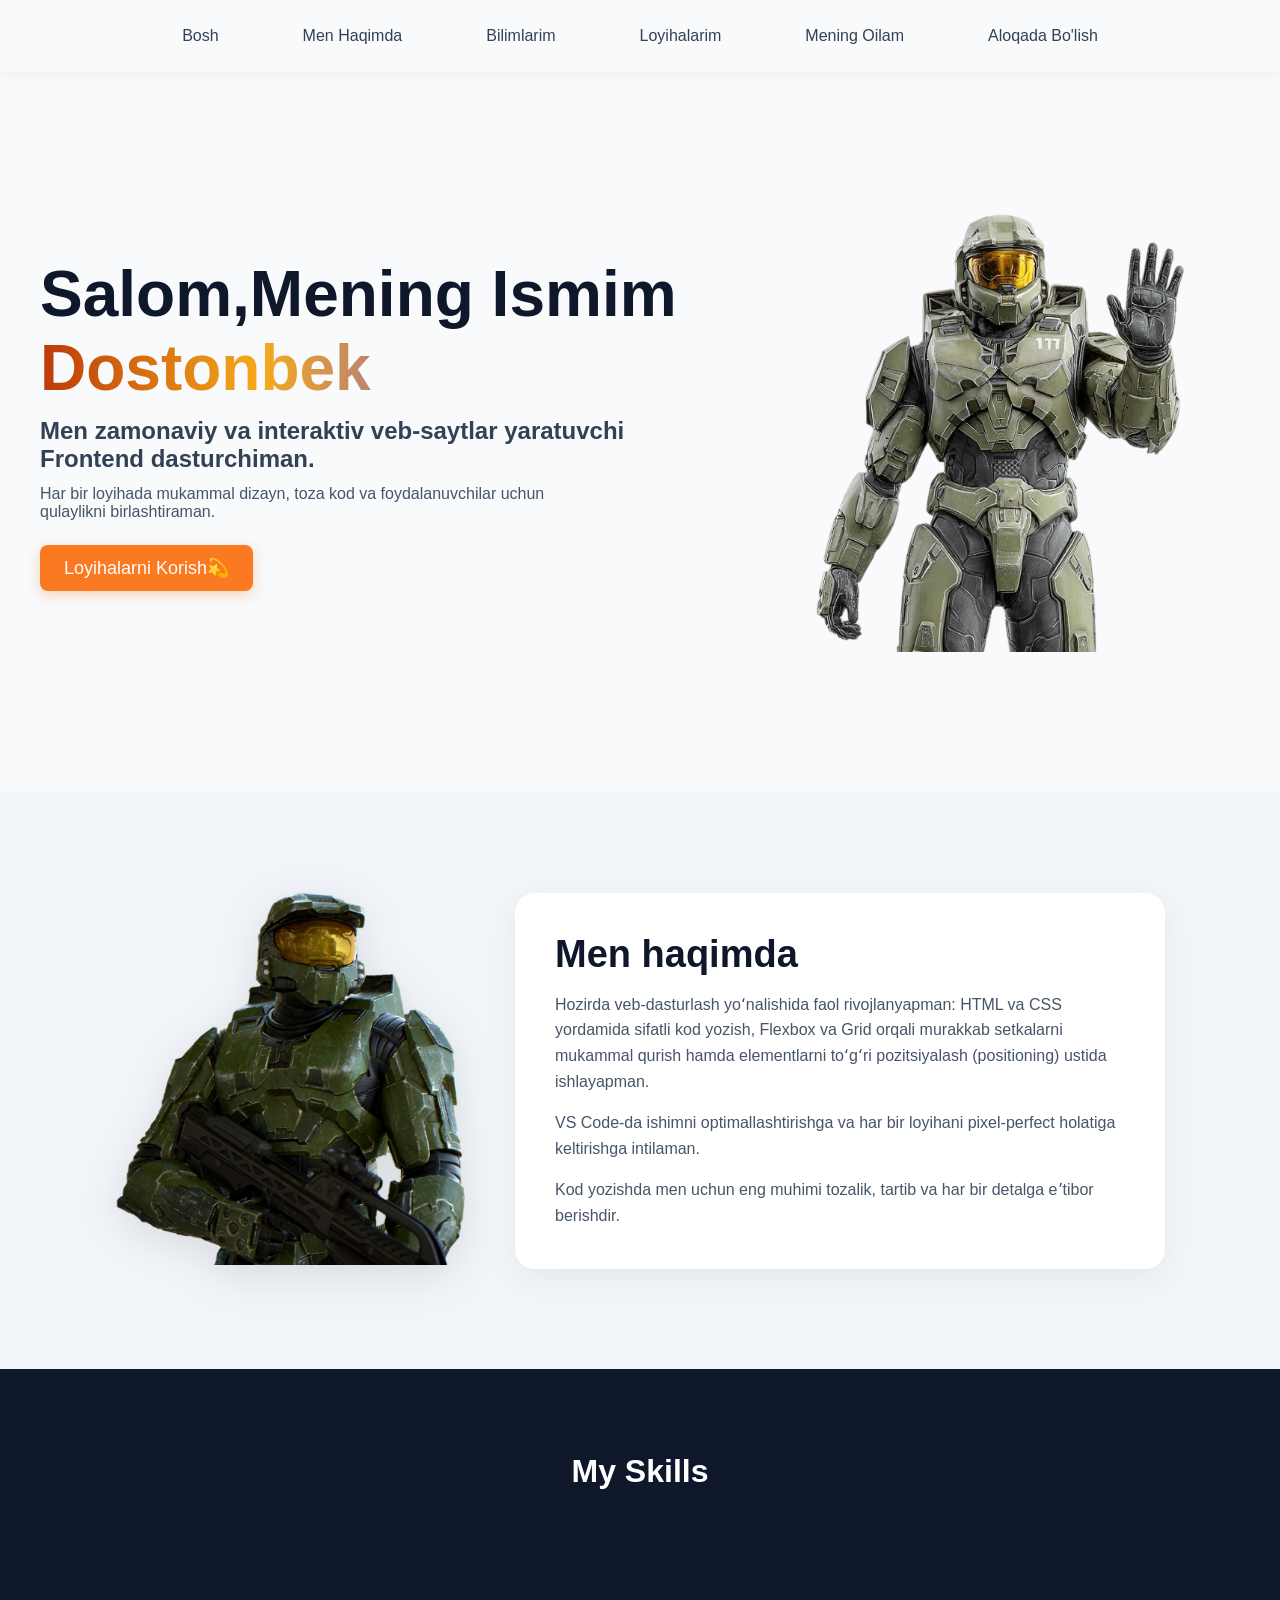
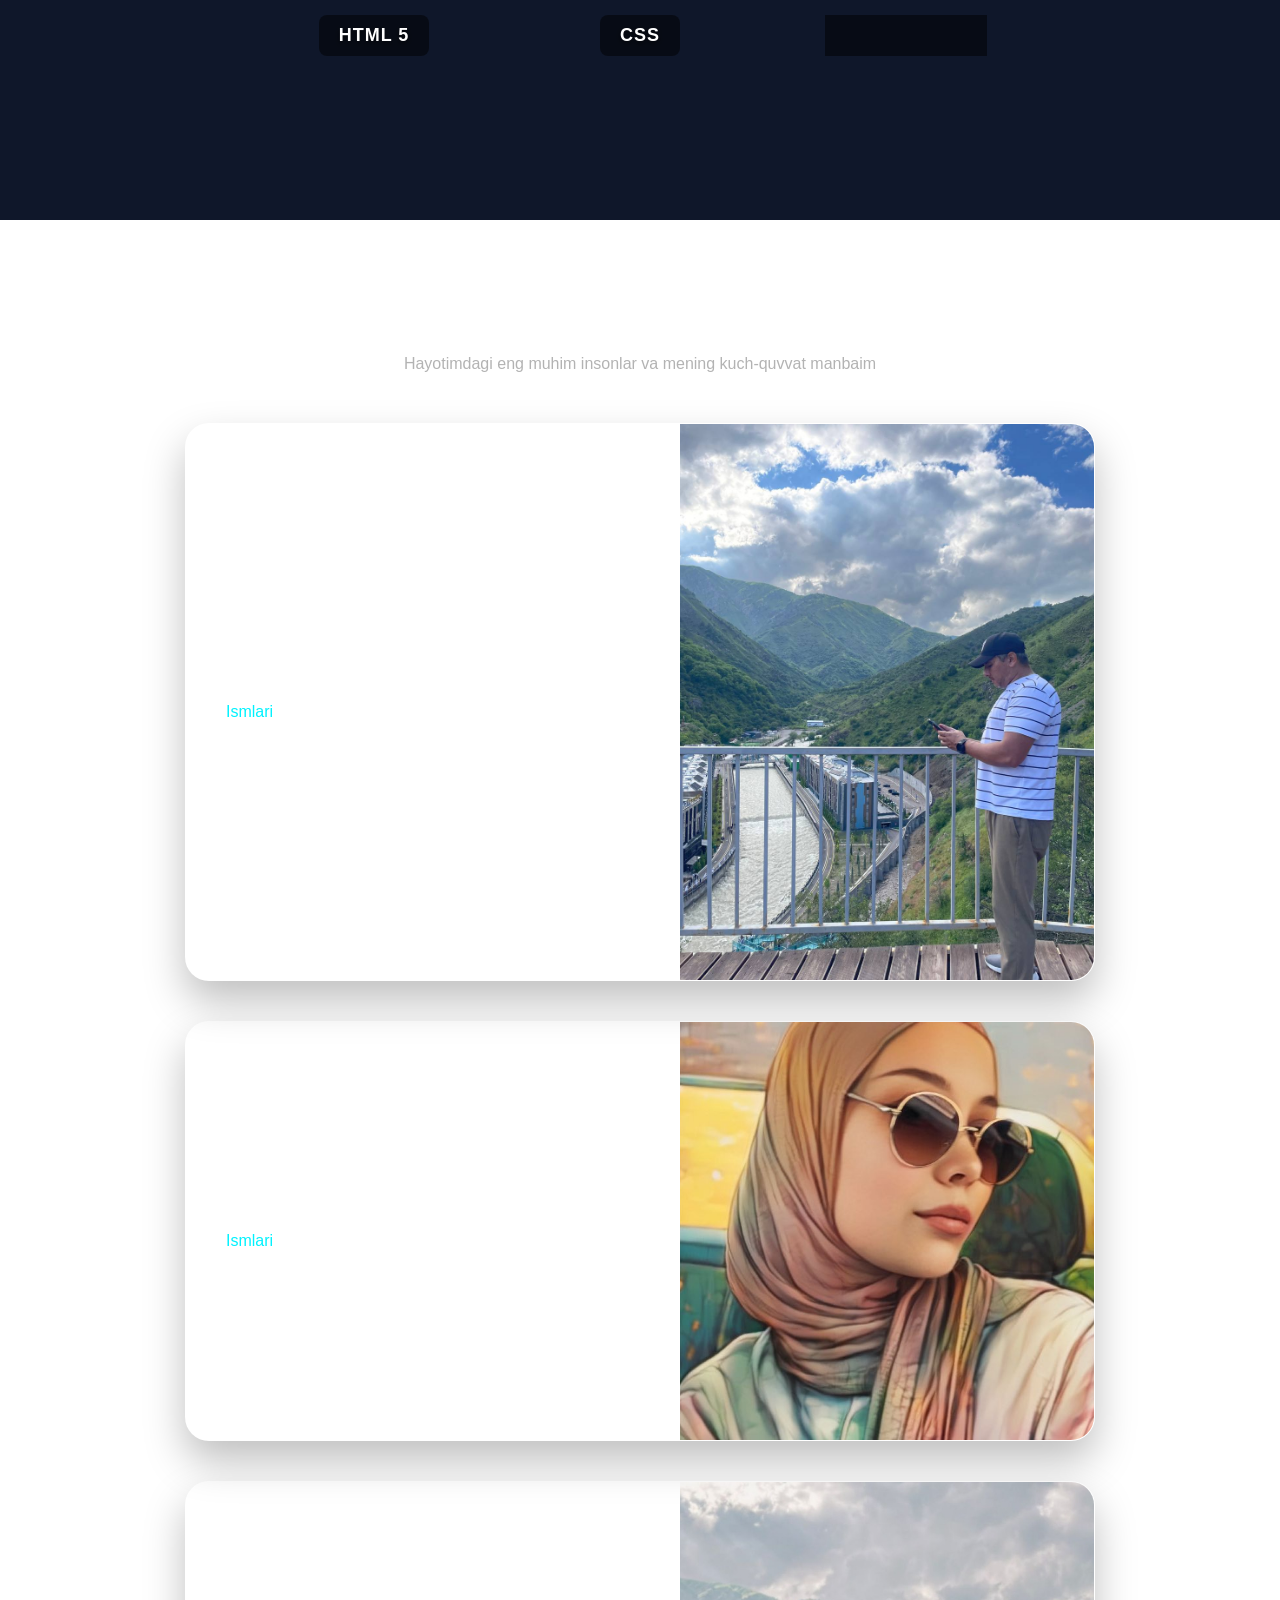
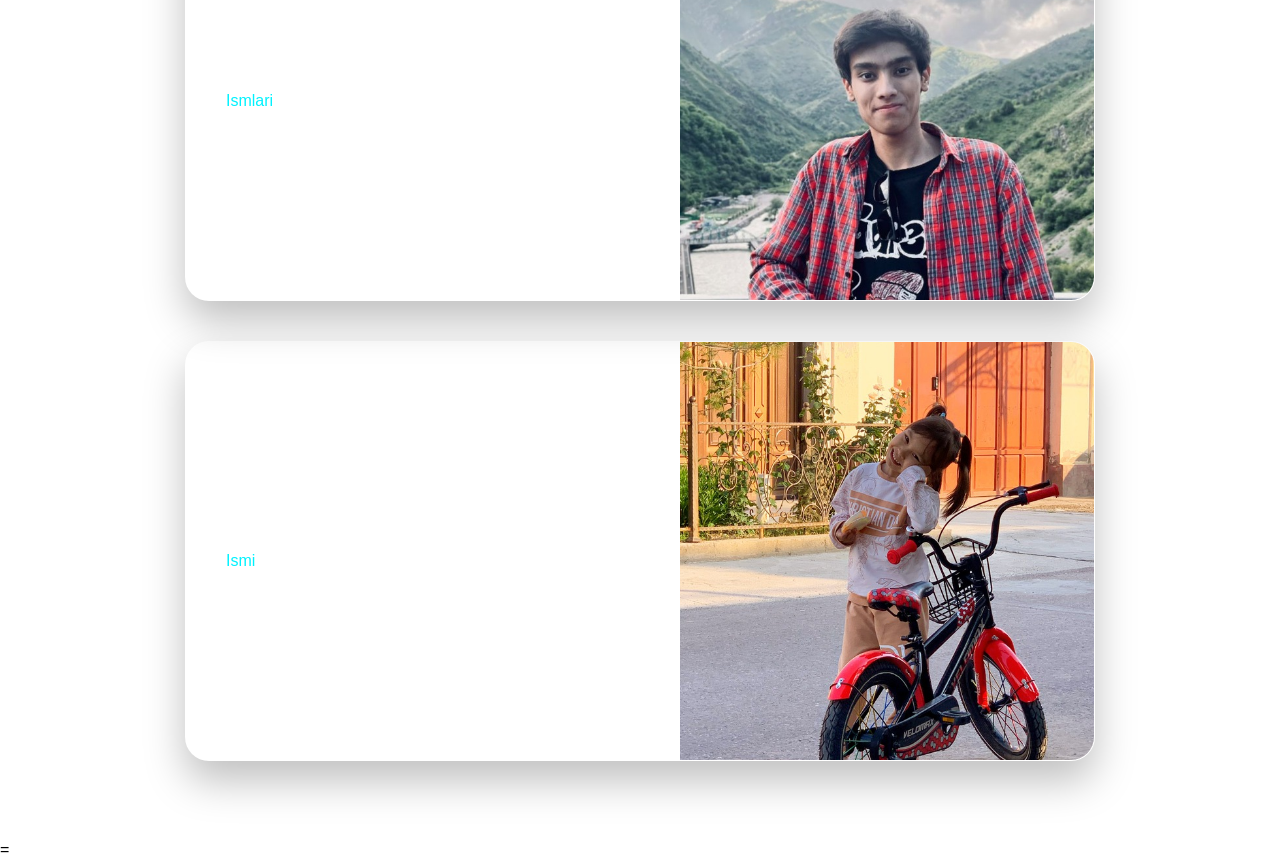
==== index.html @ 96589839 "Family" ====
<!DOCTYPE html>
<html lang="en">

<head>
    <meta charset="UTF-8">
    <meta name="viewport" content="width=device-width, initial-scale=1.0">
    <title>Portfolio</title>
    <link rel="stylesheet" href="style.css">
</head>

<body>
    <header>
        <nav>
            <ul class="nav-list">
                <li><a class="nav-link" href="#hero">Bosh</a></li>
                <li><a class="nav-link" href="#about">Men Haqimda</a></li>
                <li><a class="nav-link" href="#skills">Bilimlarim</a></li>
                <li><a class="nav-link" href="loyihalarim.html">Loyihalarim</a></li>
                <li><a class="nav-link" href="#family">Mening Oilam</a></li>
                <li><a class="nav-link" href="contact.html">Aloqada Bo'lish</a></li>
            </ul>
        </nav>
    </header>
    <main>
        <section id="hero" class="hero">
            <div class="container">
                <div class="hero-content">
                    <div class="hero-left">
                        <h1>Salom,Mening Ismim <br> <span>Dostonbek</span></h1>
                        <h2>Men zamonaviy va interaktiv veb-saytlar yaratuvchi <br> Frontend dasturchiman.</h2>
                        <p>Har bir loyihada mukammal dizayn, toza kod va foydalanuvchilar uchun <br> qulaylikni
                            birlashtiraman.
                        </p>
                        <a href="./loyihalarim.html">Loyihalarni Korish💫</a>
                    </div>
                    <div class="hero-right">
                        <img src="./images/—Pngtree—master chief waving goodbye in_21513702.png" alt="">
                    </div>
                </div>
        </section>
        <section id="about" class="about">
            <div class="about-content container">
                <div class="about-left">
                    <img src="./images/pngegg.png" alt="About-chief">
                </div>
                <div class="about-right">
                    <h2>Men haqimda</h2>
                    <p>
                        Hozirda veb-dasturlash yoʻnalishida faol rivojlanyapman: HTML va CSS yordamida sifatli kod
                        yozish, Flexbox va Grid orqali murakkab setkalarni mukammal qurish hamda elementlarni toʻgʻri
                        pozitsiyalash (positioning) ustida ishlayapman.
                    </p>
                    <p>
                        VS Code-da ishimni optimallashtirishga va har bir loyihani pixel-perfect holatiga keltirishga
                        intilaman.
                    </p>
                    <p>
                        Kod yozishda men uchun eng muhimi tozalik, tartib va har bir detalga eʼtibor berishdir.
                    </p>
                </div>
            </div>
        </section>
        <section id="skills" class="skills">
            <h2 class="skills-title">My Skills</h2>
            <div class="skill-flex">
                <div class="skill-cards">
                    <div class="inner">
                        <div class="oldi">
                            <h2>HTML 5</h2>
                        </div>
                        <div class="orqa">
                            <p>Veb-sahifalarning "skeleti" va strukturasini yaratish. Toza, zamonaviy va mukammal
                                (pixel-perfect) loyihalar uchun barcha turdagi semantik teglardan (header, section,
                                article) unumli foydalanish.</p>
                        </div>
                    </div>
                </div>
                <div class="skill-cards css">
                    <div class="inner">
                        <div class="oldi css">
                            <h2>CSS</h2>
                        </div>
                        <div class="orqa">
                            <p>Veb-saytlarga jon bag‘ishlash: murakkab 3D va 2D transformatsiyalar, animatsiyalar,
                                moslashuvchan dizayn (Media Queries) va toza, strukturani buzmaydigan stillar yozish.
                            </p>
                        </div>
                    </div>
                </div>
                <div class="skill-cards js">
                    <div class="inner">
                        <div class="oldi">
                            <h2>JAVASCRIPT</h2>
                        </div>
                        <div class="orqa">
                            <p>Sayt interaktivligi va funksionalligini ta'minlash. Hodisalarni (events) boshqarish,
                                dinamik elementlar yaratish va toza, tushunarli JS kod yozish ko‘nikmasi.</p>
                        </div>
                    </div>
                </div>
            </div>
        </section>

        <section class="projects">
            <div class="project-cards">
                <div class="project-card">

                </div>
            </div>
            </div>
        </section>
        <section id="family" class="My-Family">
            <div class="family-section">
                <h2 class="section-title">Mening oilam</h2>
                <p class="section-subtitle">Hayotimdagi eng muhim insonlar va mening kuch-quvvat manbaim</p>

                <div class="family-list">
                    <div class="family-card">
                        <div class="card-info">
                            <h3>Otam</h3>
                            <span class="card-name">Ismlari</span>
                            <p class="card-text"></p>
                        </div>
                        <div class="card-image">
                            <img src="images/Dadam.png" alt="Otam">
                        </div>
                    </div>

                    <div class="family-card">
                        <div class="card-info">
                            <h3>Onam</h3>
                            <span class="card-name">Ismlari</span>
                            <p class="card-text"></p>
                        </div>
                        <div class="card-image">
                            <img src="./images/Oyim.png" alt="Onam">
                        </div>
                    </div>

                    <div class="family-card">
                        <div class="card-info">
                            <h3>Akam</h3>
                            <span class="card-name">Ismlari</span>
                            <p class="card-text"></p>
                        </div>
                        <div class="card-image">
                            <img src="./images/Akam.png" alt="Akam">
                        </div>
                    </div>

                    <div class="family-card">
                        <div class="card-info">
                            <h3>Singlim</h3>
                            <span class="card-name">Ismi</span>
                            <p class="card-text"></p>
                        </div>
                        <div class="card-image">
                            <img src="./images/Singlim.png" alt="singlim">
                        </div>
                    </div>
                </div>
            </div>
        </section>
=
    </main>
</body>

</html>
---- style.css ----
* {
  margin: 0;
  padding: 0;
  box-sizing: border-box;
  font-family: sans-serif;
}



header {
  background-color: #f8fafc;
  box-shadow: 0 2px 10px rgba(0, 0, 0, 0.05);
  position: sticky;
  top: 0;
  z-index: 100;
}
html {
  scroll-behavior: smooth;
}

.nav-list {
  display: flex;
  gap: 36px;
  list-style: none;
  justify-content: center;
  padding: 15px 50px;
}

.nav-link {
  display: inline-block;
  text-decoration: none;
  background-color: transparent;
  color: #334155;
  padding: 12px 24px;
  border-radius: 8px;
  transition: 0.3s;
}

.nav-link:hover {
  background-color: #f1f5f9;
  color: #fa7921;
}

.nav-link:active {
  background-color: #e2e8f0;
  transform: scale(0.95);
}

.container {
  max-width: 1200px;
  margin: 0 auto;
  width: 100%;
}
nav img {
  width: 50px;
  height: auto;
}
h1 {
  font-size: 64px;
  color: #0f172a;
}
h1 span {
  background: linear-gradient(
    to right,
    #bc3908,
    #f6aa1c,
    #845ec2,
    #845ec2,
    #00c9a7,
    #3c859e,
    #0900ff
  );
  background-clip: text;
  background-size: 400% 400%;
  -webkit-text-fill-color: transparent;
  animation: move 8s linear infinite;
}
.hero {
  min-height: 80vh;
  background-color: #f8fafc;
  display: flex;
  align-items: flex-start;
  padding-top: 120px;
}
.hero-left {
  display: flex;
  flex-direction: column;
  justify-content: center;
  max-width: 700px;
  gap: 12px;
}

.hero-left p {
  color: #475569;
}

.hero-left h2 {
  color: #334155;
}

.hero-left a {
  padding: 12px 24px;
  background-color: #fa7921;
  box-shadow: 0 4px 14px rgba(250, 121, 33, 0.3);
  color: white;
  border-radius: 8px;
  margin-top: 12px;
  text-decoration: none;
  width: fit-content;
  border: none;
  font-size: 18px;
  transition: 0.3s;
  cursor: pointer;
}
.hero-left a:hover {
  background-color: #f6aa1c;
}
.hero-left a:active {
  background-color: #bc3908;
  transform: scale(0.95);
}

.hero-content {
  display: flex;
  justify-content: space-between;
}

.hero-right img {
  width: 460px;
  height: 460px;
}

.about {
  background-color: #f1f5f9;
  padding: 100px 0;
}
.about-content {
  display: flex;
  justify-content: center;
  align-items: center;
  gap: 50px;
  max-width: 1200px;
  padding: 0 20px;
}

.about-left img {
  width: 350px;
  filter: drop-shadow(0 10px 20px rgba(0, 0, 0, 0.1));
  height: auto;
  transition: 0.5s;
}

.about-right {
  display: flex;
  flex-direction: column;
  gap: 16px;
  max-width: 650px;
  padding: 40px;
  background-color: #ffffff;
  box-shadow: 0 10px 30px rgba(0, 0, 0, 0.05);
  border-radius: 20px;
  transition: transform 0.3s;
}

.about-right:hover {
  transform: scale(1.05);
  color: #fff;
}

.about-right h2 {
  font-size: 38px;
  color: #0f172a;
}

.about-left img:hover {
  transform: scale(1.05) translateY(-5px);
}

.about-right p {
  font-size: 16px;
  line-height: 1.6;
  color: #475569;
  font-weight: 500;
}

.skills-title {
  margin-top: 24px;
  margin-bottom: 20px;
  color: #ffffff;
  font-size: 32px;
}

.skills {
  text-align: center;
  display: flex;
  padding: 60px 20px;
  flex-direction: column;
  background-color: #0f172a;
  align-items: center;
}

.skill-cards {
  width: 250px;
  height: 250px;
  perspective: 1000px;
}

.inner {
  width: 100%;
  height: 100%;
  transition: 1s;
  transform-style: preserve-3d;
  position: relative;
}

.skill-cards:hover .inner {
  transform: rotateY(180deg);
}

.oldi,
.orqa {
  width: 100%;
  height: 100%;
  box-shadow: 0 0 10px black;
  position: absolute;
  backface-visibility: hidden;
  display: flex;
  align-items: center;
  padding: 20px;
  border-radius: 12px;
  justify-content: center;
  color: #7a9b76;
  font-size: 12px;
}
.oldi {
  animation: move 8s linear infinite;
  background: linear-gradient(
    to right,
    #bc3908,
    #f6aa1c,
    #845ec2,
    #845ec2,
    #00c9a7,
    #3c859e,
    #0900ff
  );
  background-size: 400% 400%;

  transform: rotateY(0deg);
}


.orqa {
  transform: rotateY(180deg);
  color: #334155;
  background-color: #ffffff;
  font-size: 15px;
  line-height: 1.4;
}

.skill-flex {
  display: flex;
  gap: 16px;
}

.oldi h2 {
  color: #ffffff;
  font-weight: bold;
  text-transform: uppercase;
  letter-spacing: 1px;
  background: rgba(0, 0, 0, 0.5);
  padding: 10px 20px;
  border-radius: 8px;
  backdrop-filter: blur(4px);
  text-shadow: 0 2px 4px rgba(0, 0, 0, 0.6);
}


@keyframes move {
  0% { background-position: 0% 50%; }
  50% { background-position: 100% 50%; }
  100% { background-position: 0% 50%; }
}



.family-section {
    position: relative;
    z-index: 1;
    width: 90%;
    max-width: 950px;
    margin: 60px auto;
    padding: 20px;
}

.section-title {
    font-size: 2.5rem;
    color: #fff;
    text-align: center;
    font-weight: 700;
    margin-bottom: 10px;
}

.section-subtitle {
    font-size: 1rem;
    color: #b3b3b3;
    text-align: center;
    margin-bottom: 50px;
}

.family-list {
    display: flex;
    flex-direction: column;
    gap: 40px;
}

.family-card {
    display: flex;
    background: rgba(255, 255, 255, 0.03);
    border: 1px solid rgba(255, 255, 255, 0.06);
    border-radius: 24px;
    overflow: hidden;
    min-height: 300px;
    box-shadow: 0 20px 40px rgba(0, 0, 0, 0.25);
    transition: transform 0.3s ease, border-color 0.3s ease;
}

.family-card:hover {
    transform: translateY(-5px);
    border-color: rgba(255, 255, 255, 0.15);
}

.card-info {
    flex: 1;
    padding: 40px;
    display: flex;
    flex-direction: column;
    justify-content: center;
}

.card-info h3 {
    font-size: 1.8rem;
    color: #fff;
    margin-bottom: 6px;
    font-weight: 600;
}

.card-name {
    font-size: 1rem;
    color: #00f2fe;
    margin-bottom: 20px;
    font-weight: 500;
    display: block;
}

.card-text {
    font-size: 0.95rem;
    color: #b3b3b3;
    line-height: 1.7;
}

.card-image {
    flex: 1;
    min-height: 300px;
    position: relative;
    background: #1a1c29;
}

.card-image img {
    width: 100%;
    height: 100%;
    object-fit: cover;
}

@media (max-width: 768px) {
    .family-card {
        flex-direction: column-reverse;
    }
    .card-info {
        padding: 30px 24px;
    }
    .card-image {
        min-height: 250px;
    }
}
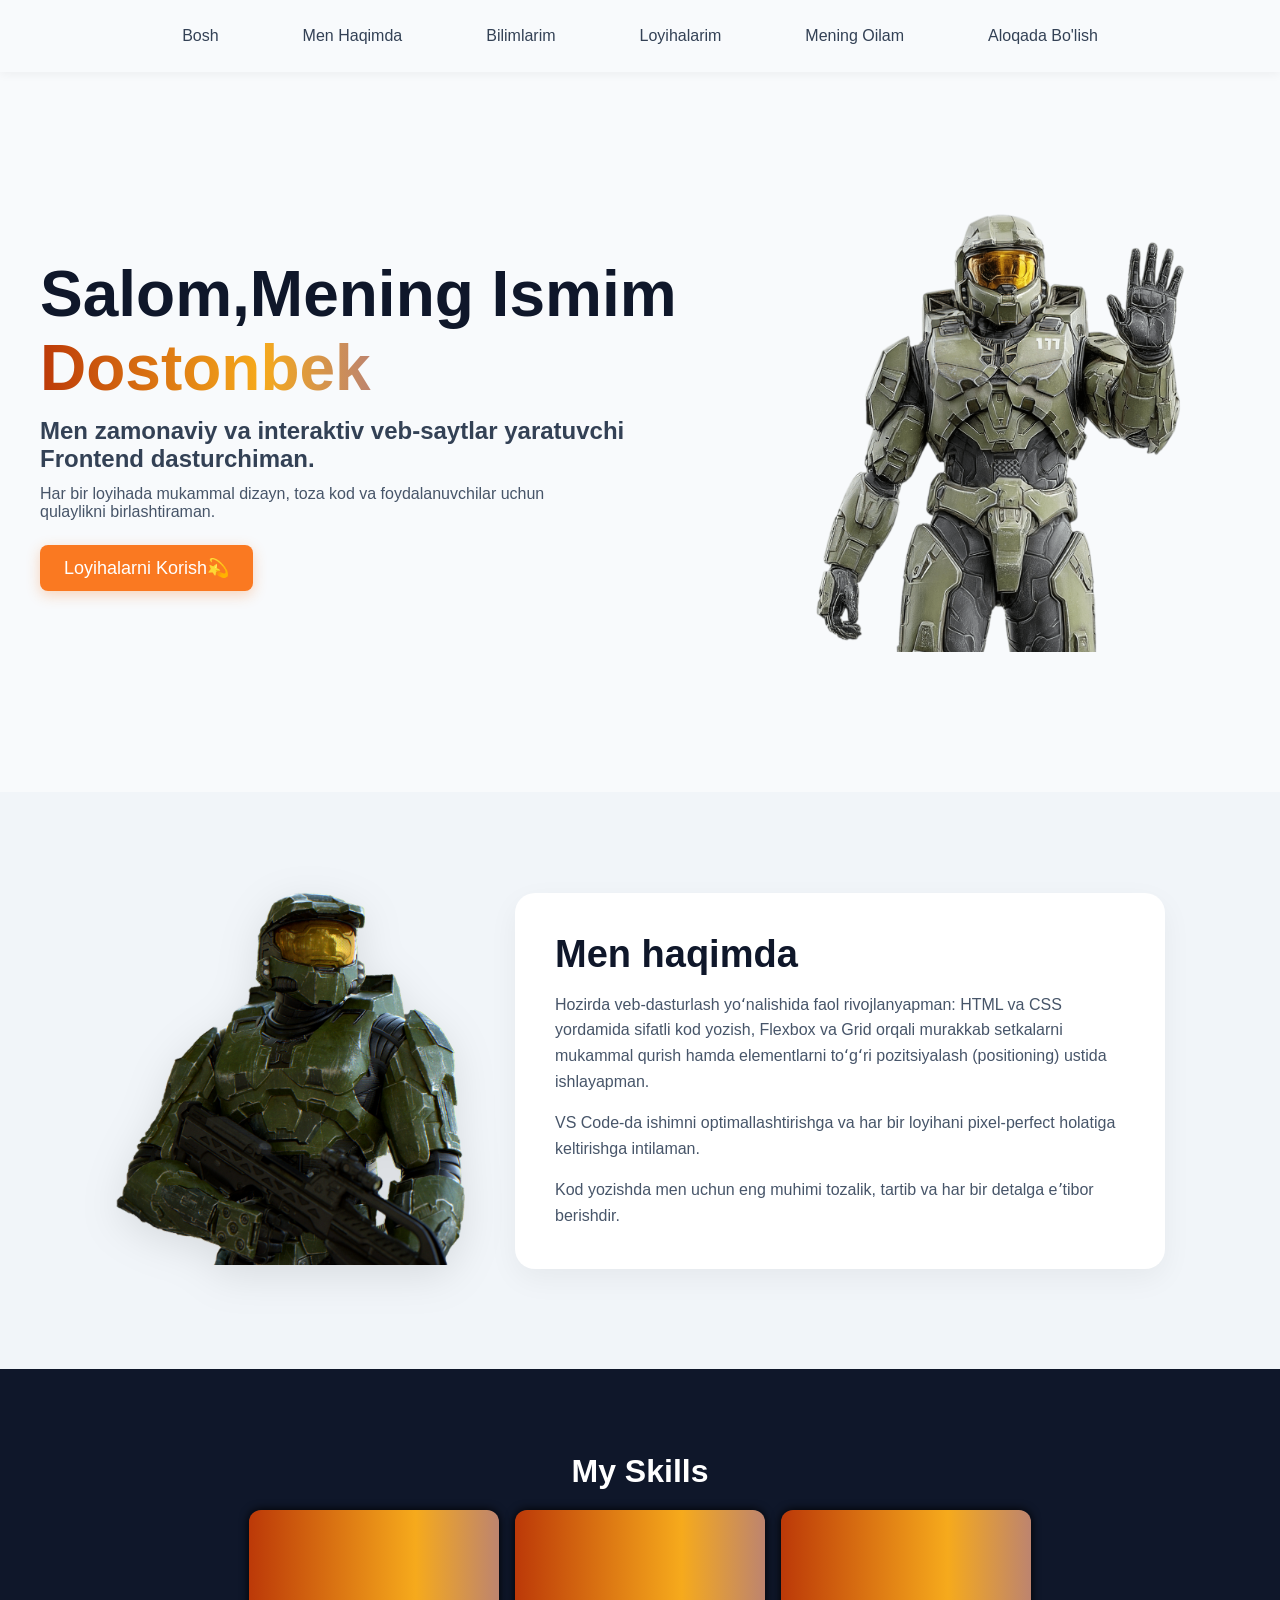
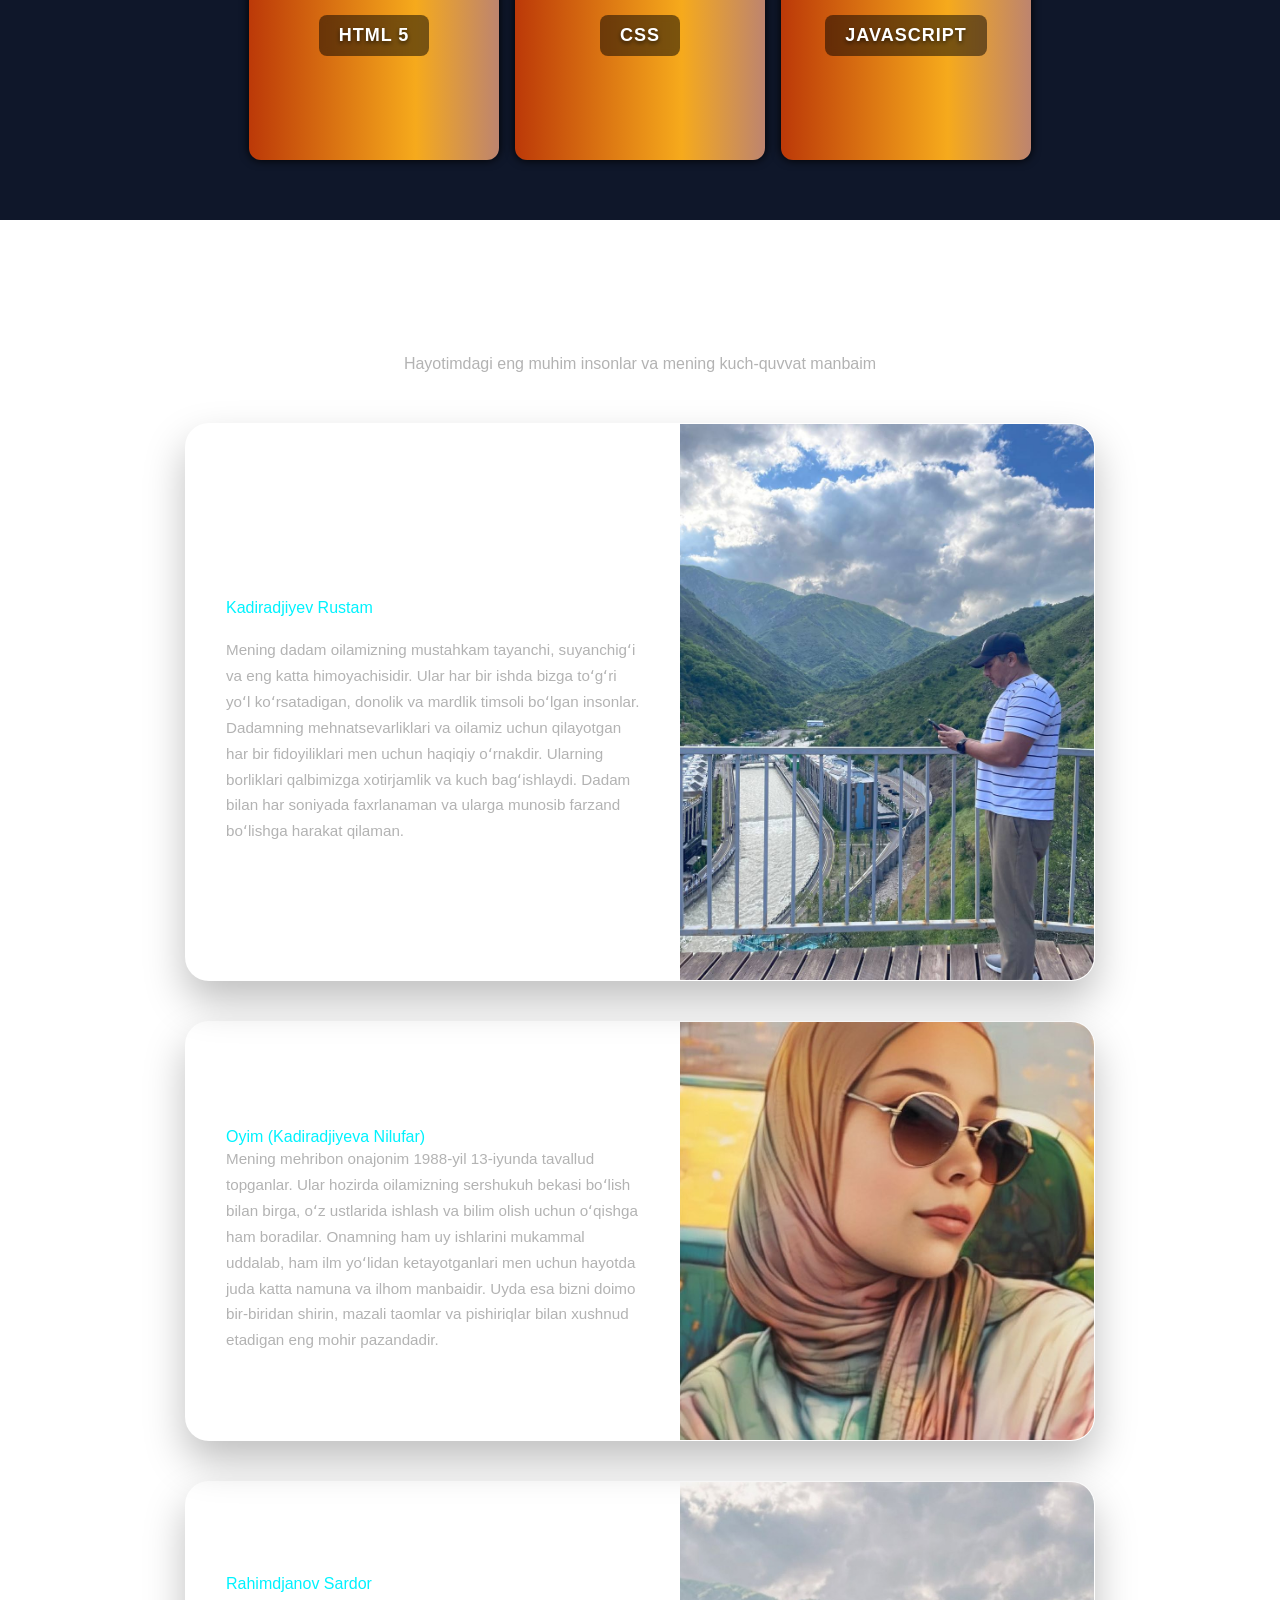
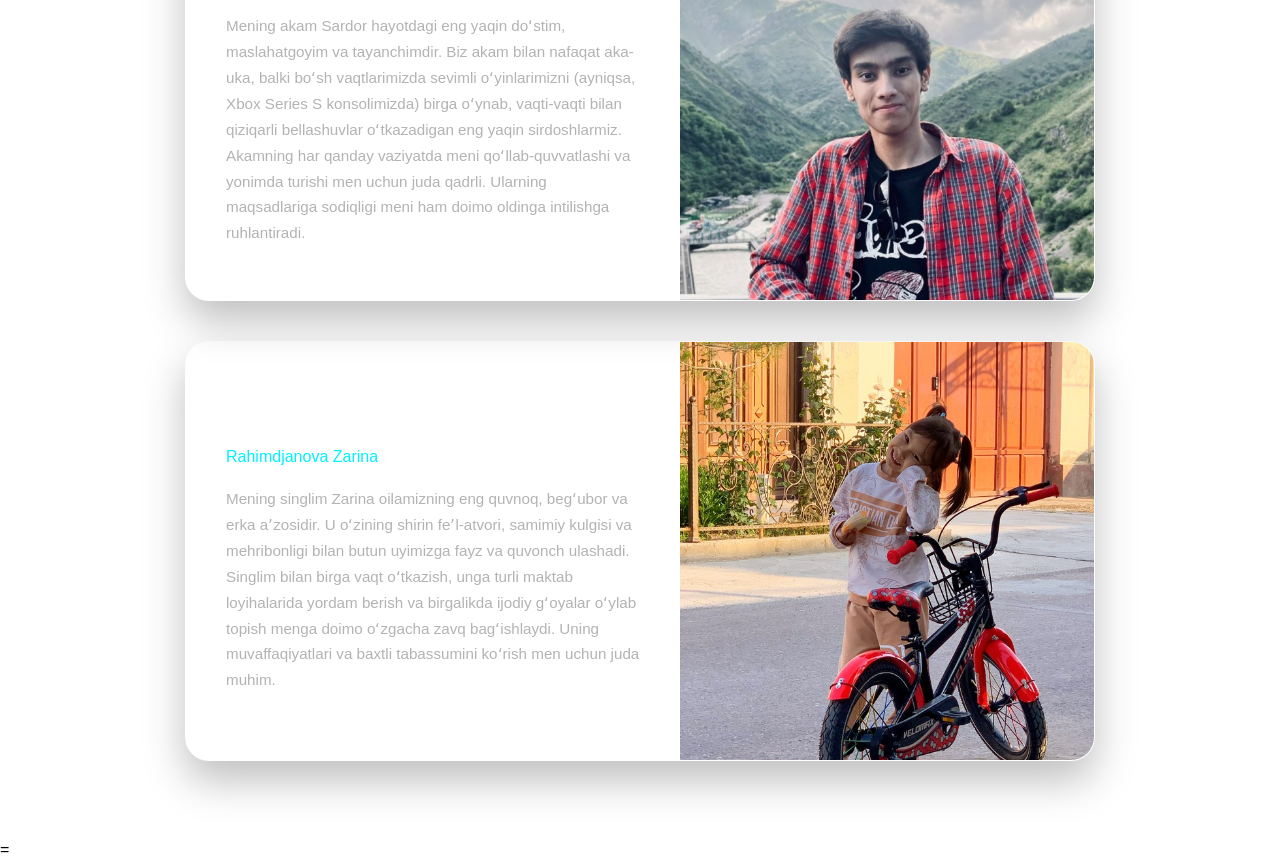
==== commit bb8ec912: "Family Text added" ====
--- a/index.html
+++ b/index.html
@@ -118,8 +118,8 @@
                     <div class="family-card">
                         <div class="card-info">
                             <h3>Otam</h3>
-                            <span class="card-name">Ismlari</span>
-                            <p class="card-text"></p>
+                            <span class="card-name">Kadiradjiyev Rustam</span>
+                            <p class="card-text">Mening dadam oilamizning mustahkam tayanchi, suyanchigʻi va eng katta himoyachisidir. Ular har bir ishda bizga toʻgʻri yoʻl koʻrsatadigan, donolik va mardlik timsoli boʻlgan insonlar. Dadamning mehnatsevarliklari va oilamiz uchun qilayotgan har bir fidoyiliklari men uchun haqiqiy oʻrnakdir. Ularning borliklari qalbimizga xotirjamlik va kuch bagʻishlaydi. Dadam bilan har soniyada faxrlanaman va ularga munosib farzand boʻlishga harakat qilaman.</p>
                         </div>
                         <div class="card-image">
                             <img src="images/Dadam.png" alt="Otam">
@@ -129,8 +129,8 @@
                     <div class="family-card">
                         <div class="card-info">
                             <h3>Onam</h3>
-                            <span class="card-name">Ismlari</span>
-                            <p class="card-text"></p>
+                            <span class="card-name">Oyim (Kadiradjiyeva Nilufar)
+                            <p class="card-text">Mening mehribon onajonim 1988-yil 13-iyunda tavallud topganlar. Ular hozirda oilamizning sershukuh bekasi boʻlish bilan birga, oʻz ustlarida ishlash va bilim olish uchun oʻqishga ham boradilar. Onamning ham uy ishlarini mukammal uddalab, ham ilm yoʻlidan ketayotganlari men uchun hayotda juda katta namuna va ilhom manbaidir. Uyda esa bizni doimo bir-biridan shirin, mazali taomlar va pishiriqlar bilan xushnud etadigan eng mohir pazandadir.</p></span>
                         </div>
                         <div class="card-image">
                             <img src="./images/Oyim.png" alt="Onam">
@@ -140,8 +140,8 @@
                     <div class="family-card">
                         <div class="card-info">
                             <h3>Akam</h3>
-                            <span class="card-name">Ismlari</span>
-                            <p class="card-text"></p>
+                            <span class="card-name">Rahimdjanov Sardor</span>
+                            <p class="card-text">Mening akam Sardor hayotdagi eng yaqin doʻstim, maslahatgoyim va tayanchimdir. Biz akam bilan nafaqat aka-uka, balki boʻsh vaqtlarimizda sevimli oʻyinlarimizni (ayniqsa, Xbox Series S konsolimizda) birga oʻynab, vaqti-vaqti bilan qiziqarli bellashuvlar oʻtkazadigan eng yaqin sirdoshlarmiz. Akamning har qanday vaziyatda meni qoʻllab-quvvatlashi va yonimda turishi men uchun juda qadrli. Ularning maqsadlariga sodiqligi meni ham doimo oldinga intilishga ruhlantiradi.</p>
                         </div>
                         <div class="card-image">
                             <img src="./images/Akam.png" alt="Akam">
@@ -151,8 +151,8 @@
                     <div class="family-card">
                         <div class="card-info">
                             <h3>Singlim</h3>
-                            <span class="card-name">Ismi</span>
-                            <p class="card-text"></p>
+                            <span class="card-name">Rahimdjanova Zarina</span>
+                            <p class="card-text">Mening singlim Zarina oilamizning eng quvnoq, begʻubor va erka aʼzosidir. U oʻzining shirin feʼl-atvori, samimiy kulgisi va mehribonligi bilan butun uyimizga fayz va quvonch ulashadi. Singlim bilan birga vaqt oʻtkazish, unga turli maktab loyihalarida yordam berish va birgalikda ijodiy gʻoyalar oʻylab topish menga doimo oʻzgacha zavq bagʻishlaydi. Uning muvaffaqiyatlari va baxtli tabassumini koʻrish men uchun juda muhim.</p>
                         </div>
                         <div class="card-image">
                             <img src="./images/Singlim.png" alt="singlim">
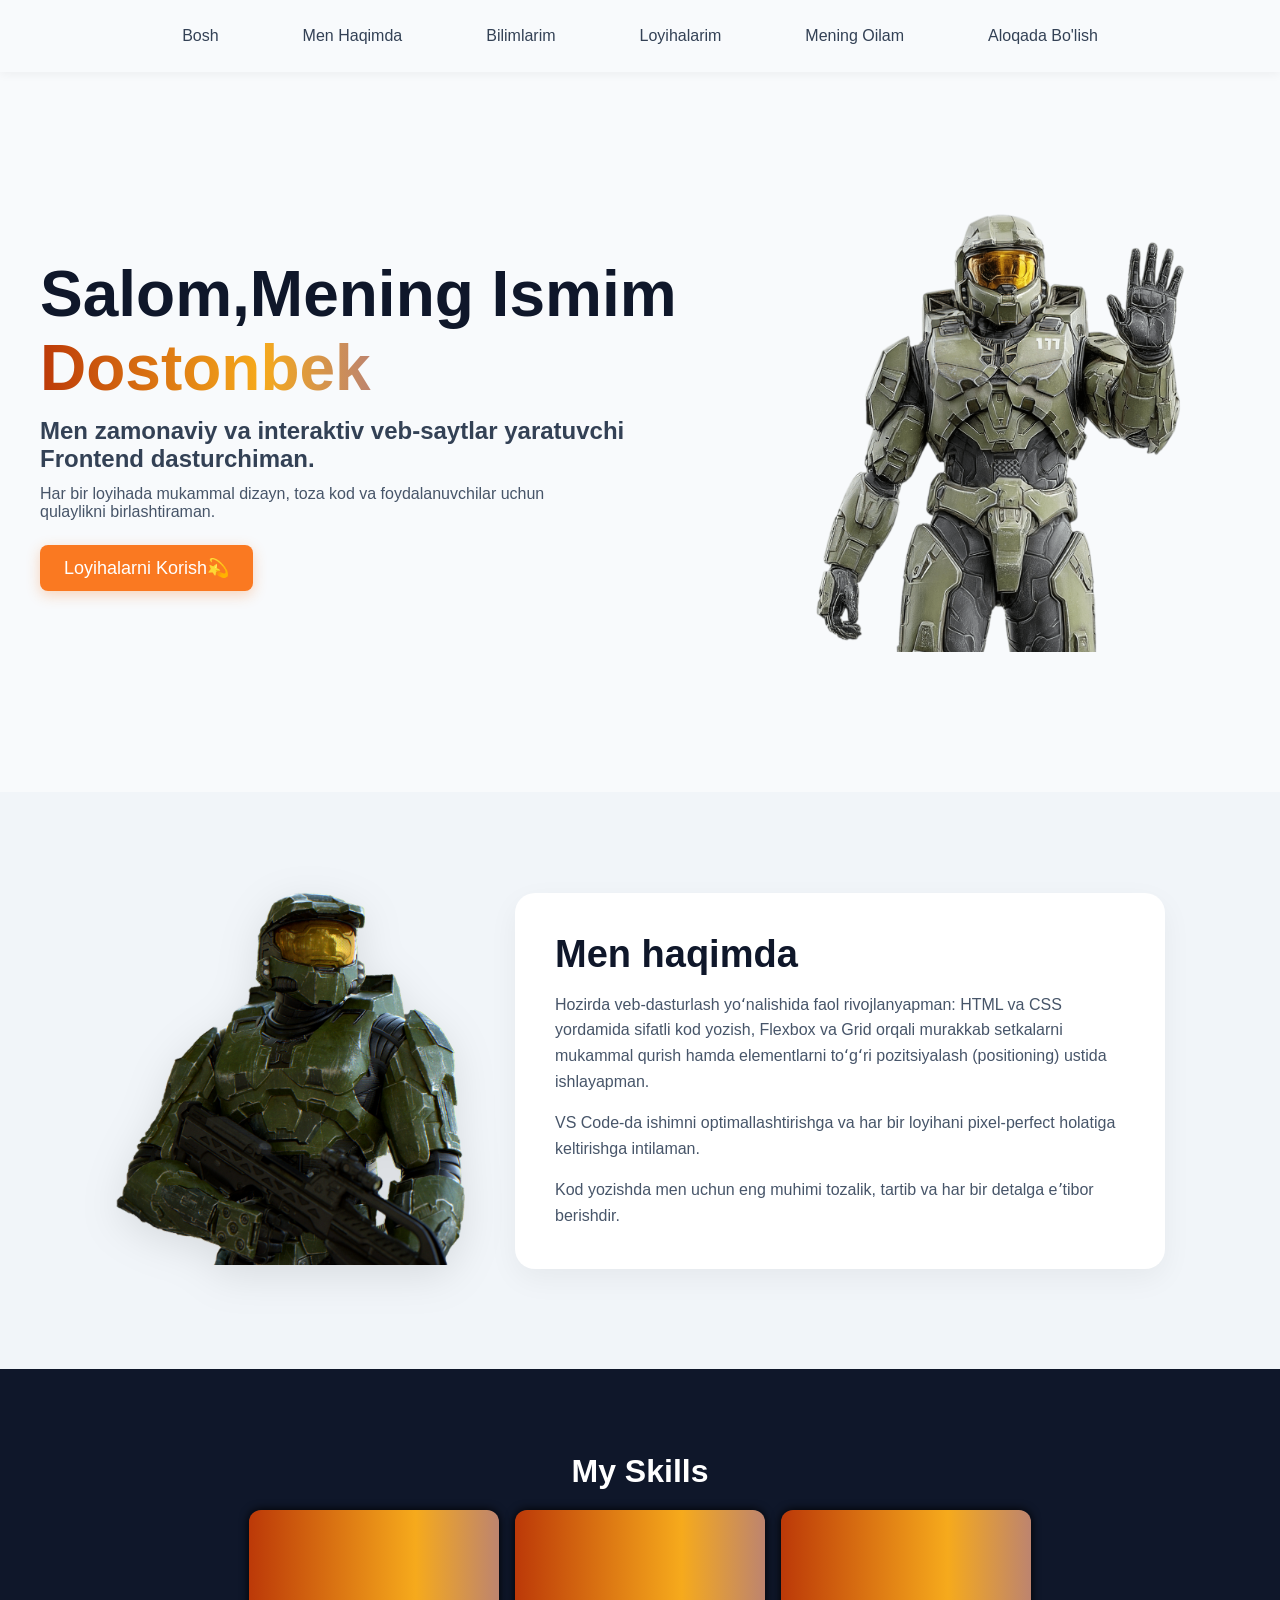
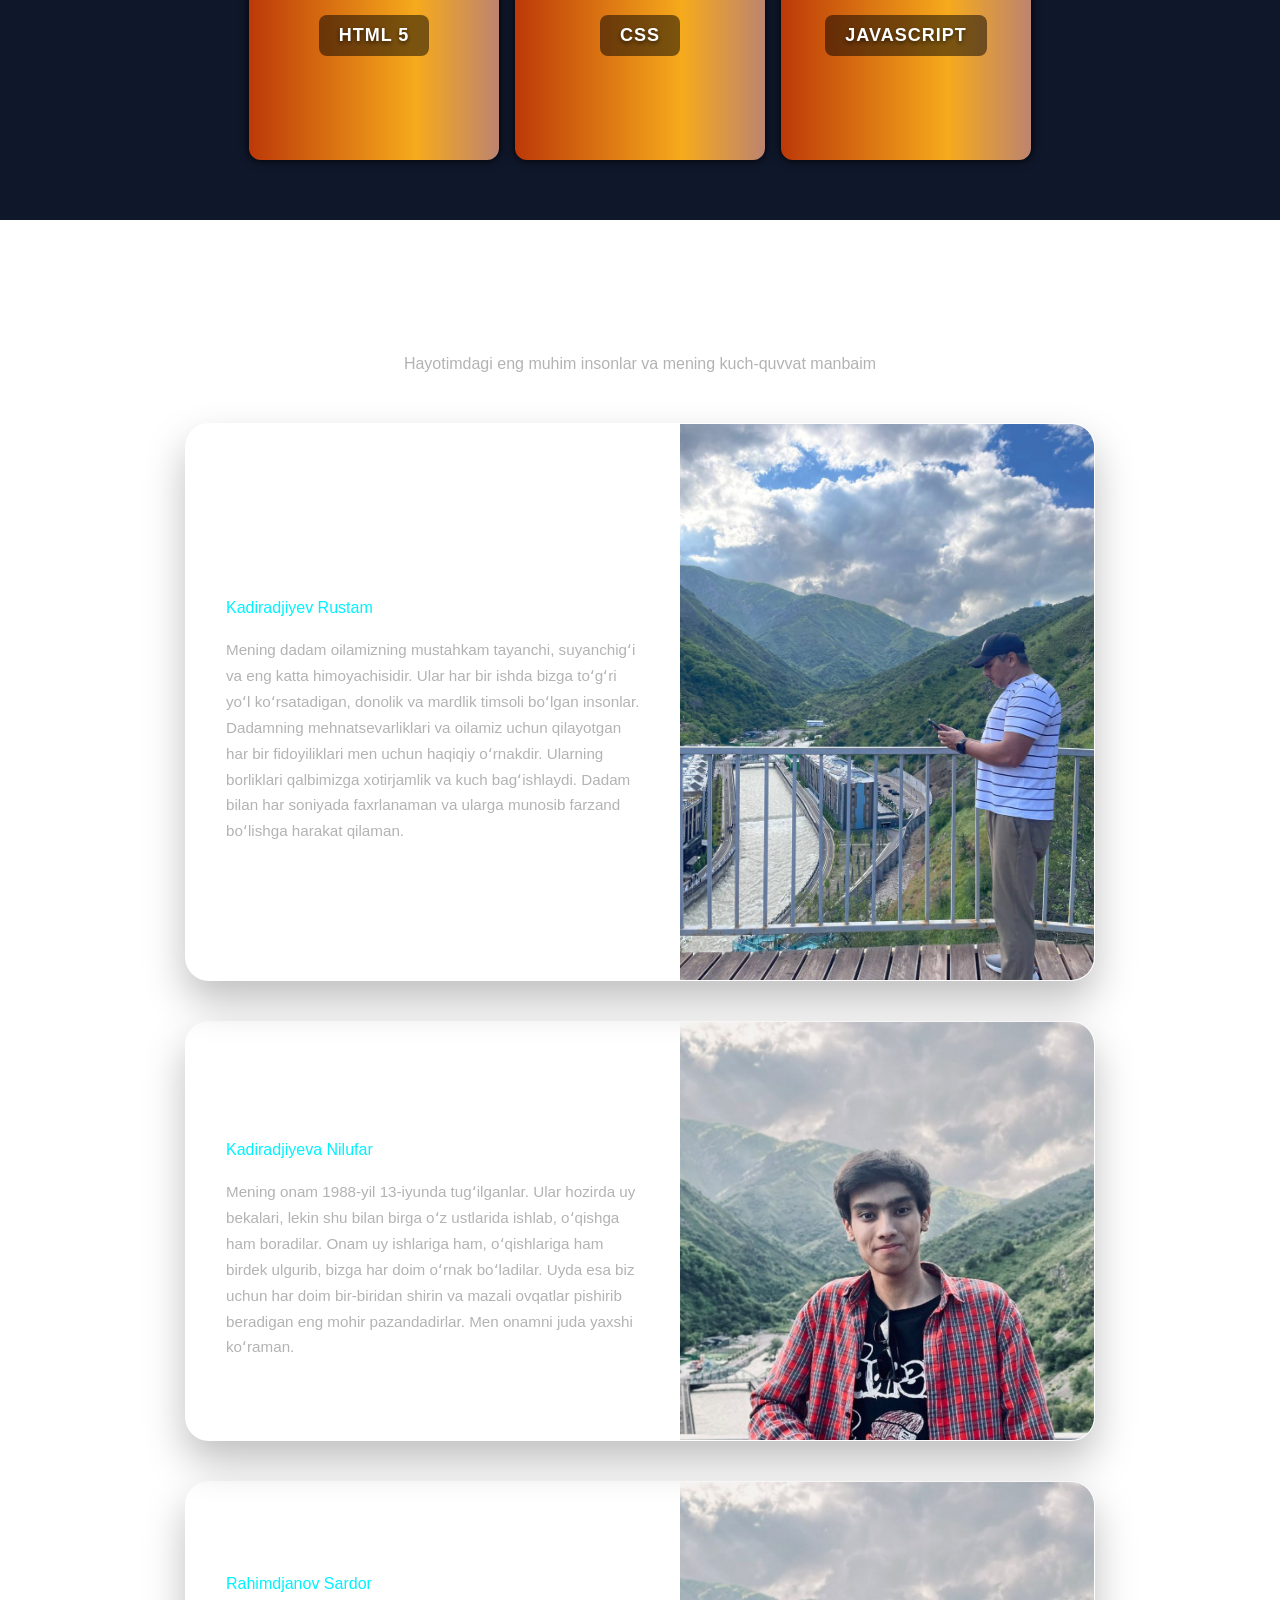
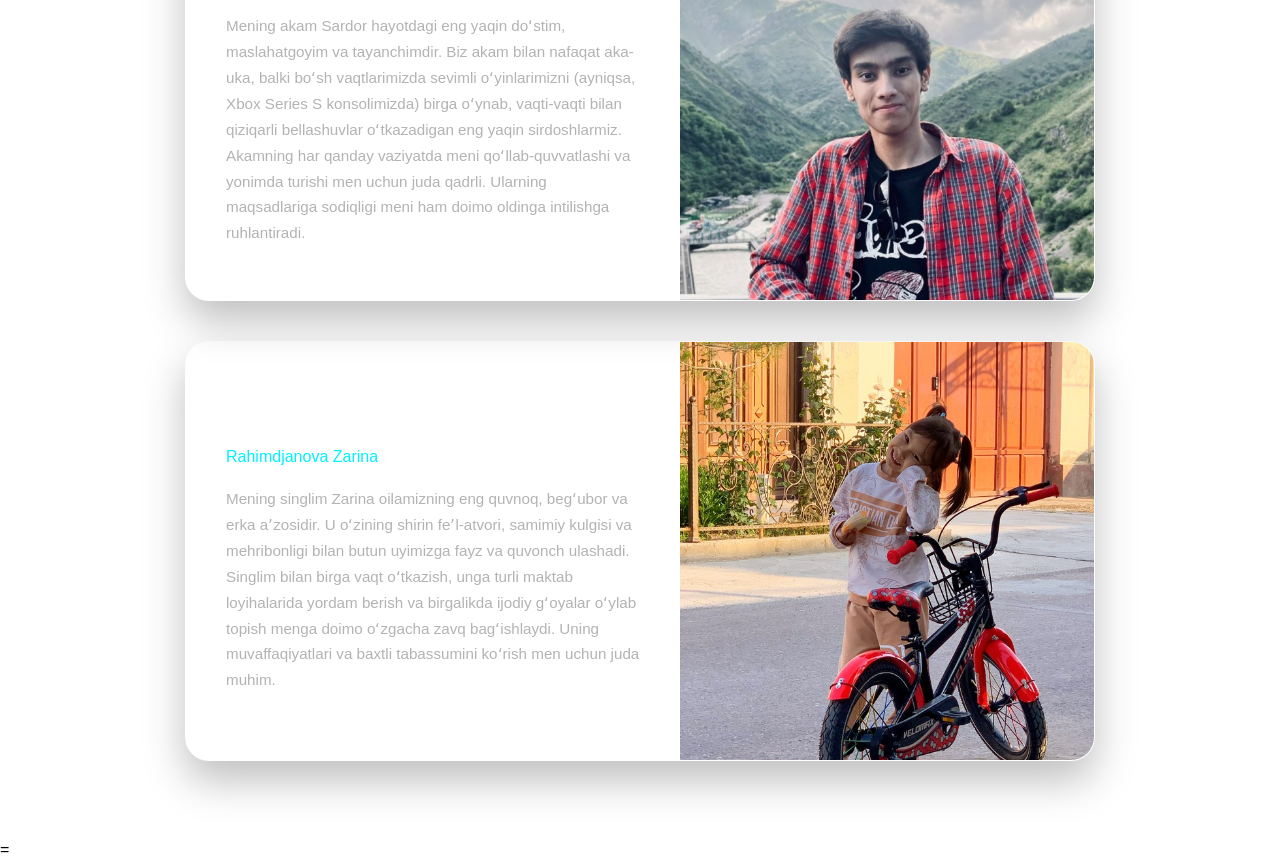
==== commit 5722bbe0: "Mother fix" ====
--- a/index.html
+++ b/index.html
@@ -128,14 +128,16 @@
 
                     <div class="family-card">
                         <div class="card-info">
-                            <h3>Onam</h3>
-                            <span class="card-name">Oyim (Kadiradjiyeva Nilufar)
-                            <p class="card-text">Mening mehribon onajonim 1988-yil 13-iyunda tavallud topganlar. Ular hozirda oilamizning sershukuh bekasi boʻlish bilan birga, oʻz ustlarida ishlash va bilim olish uchun oʻqishga ham boradilar. Onamning ham uy ishlarini mukammal uddalab, ham ilm yoʻlidan ketayotganlari men uchun hayotda juda katta namuna va ilhom manbaidir. Uyda esa bizni doimo bir-biridan shirin, mazali taomlar va pishiriqlar bilan xushnud etadigan eng mohir pazandadir.</p></span>
+                            <h3>Oyim</h3>
+                            <span class="card-name">Kadiradjiyeva Nilufar</span>
+                            <p class="card-text">Mening onam 1988-yil 13-iyunda tugʻilganlar. Ular hozirda uy bekalari, lekin shu bilan birga oʻz ustlarida ishlab, oʻqishga ham boradilar. Onam uy ishlariga ham, oʻqishlariga ham birdek ulgurib, bizga har doim oʻrnak boʻladilar. Uyda esa biz uchun har doim bir-biridan shirin va mazali ovqatlar pishirib beradigan eng mohir pazandadirlar. Men onamni juda yaxshi koʻraman.</p>
                         </div>
                         <div class="card-image">
-                            <img src="./images/Oyim.png" alt="Onam">
+                            <img src="./images/Akam.png" alt="Akam">
                         </div>
                     </div>
+
+
 
                     <div class="family-card">
                         <div class="card-info">
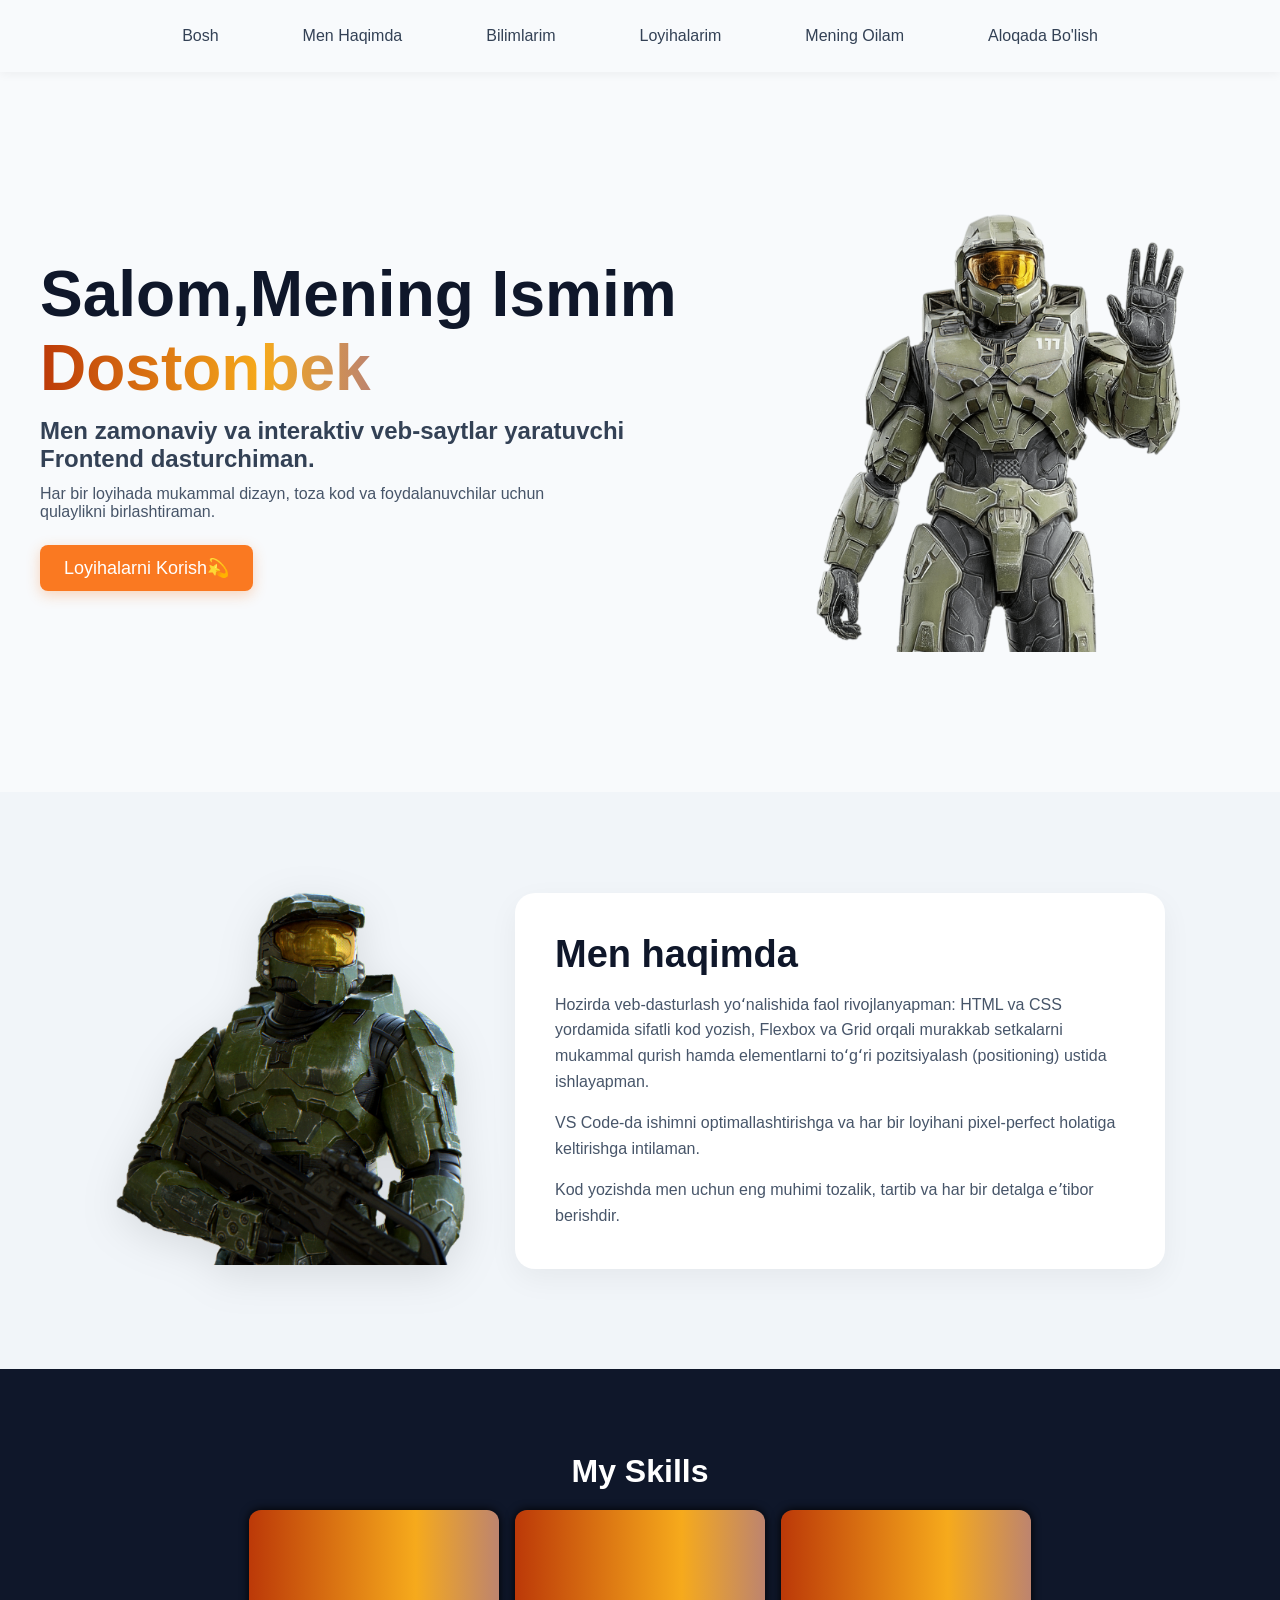
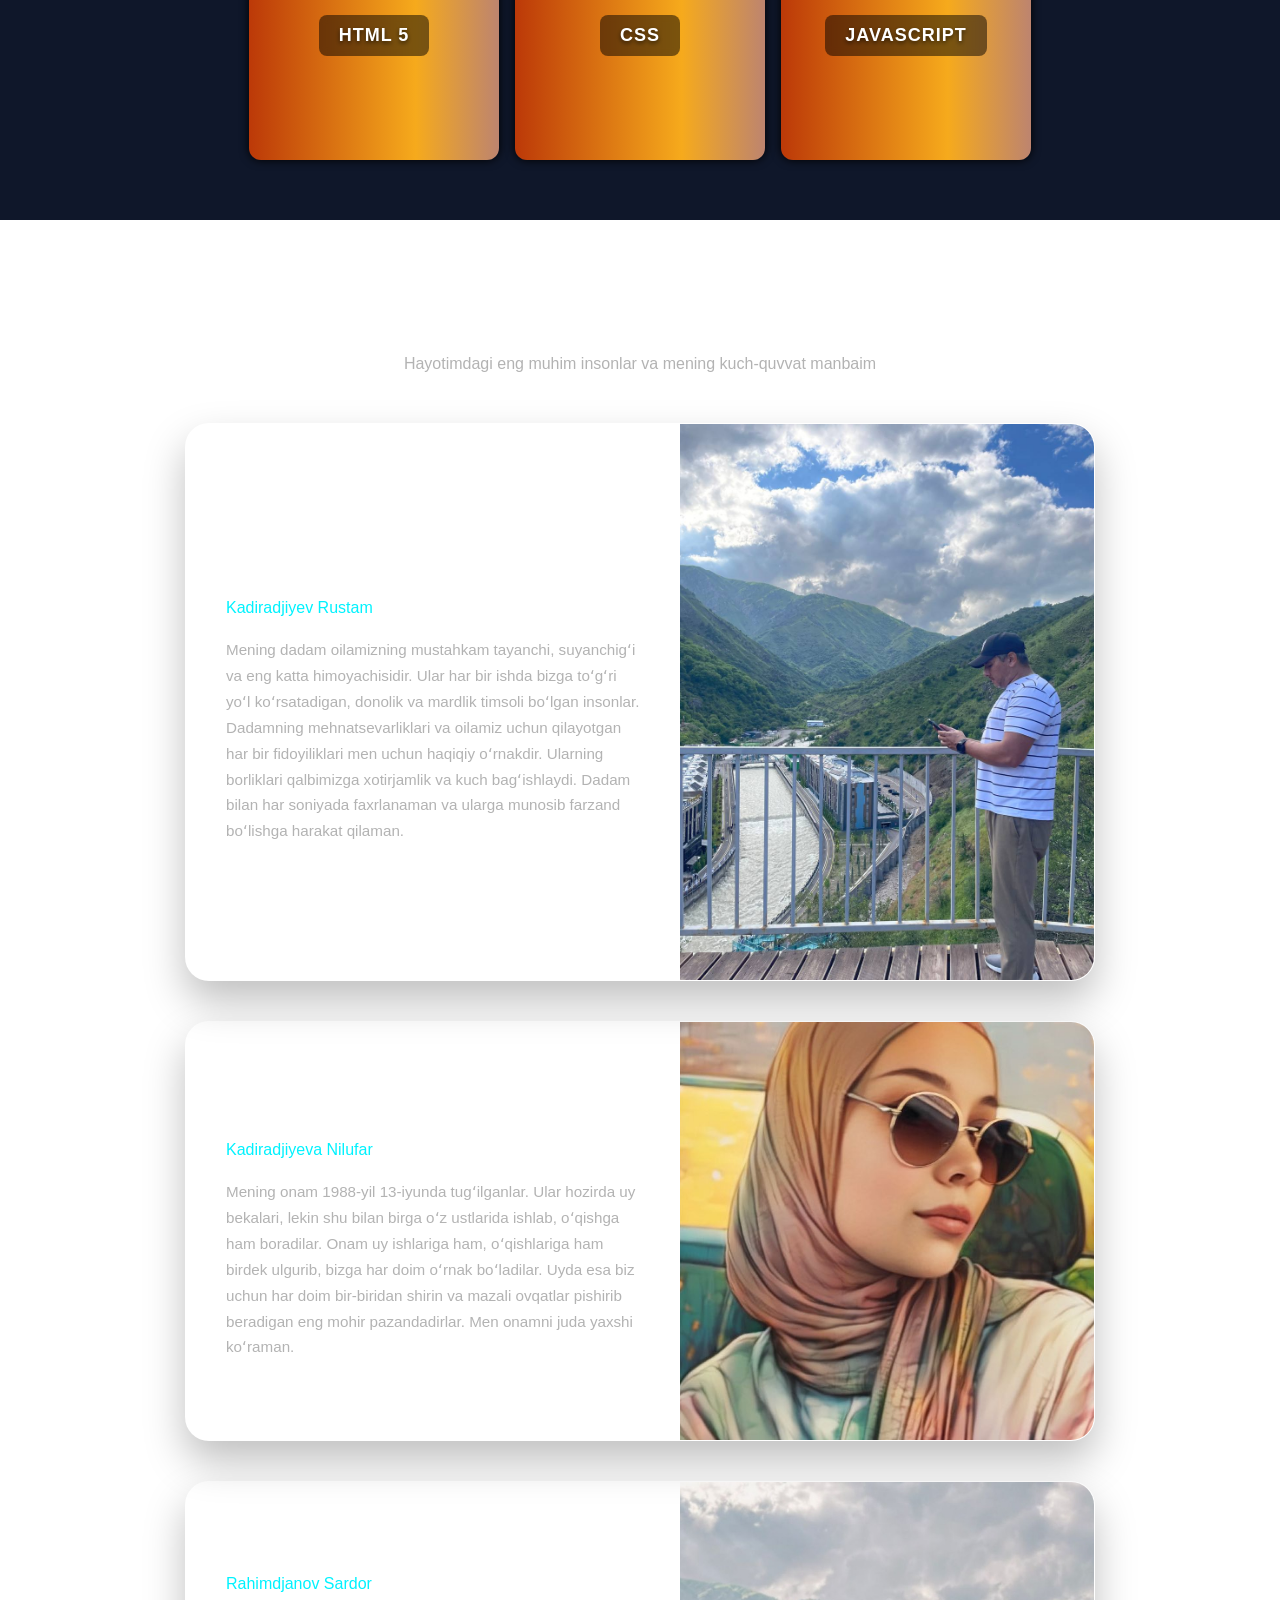
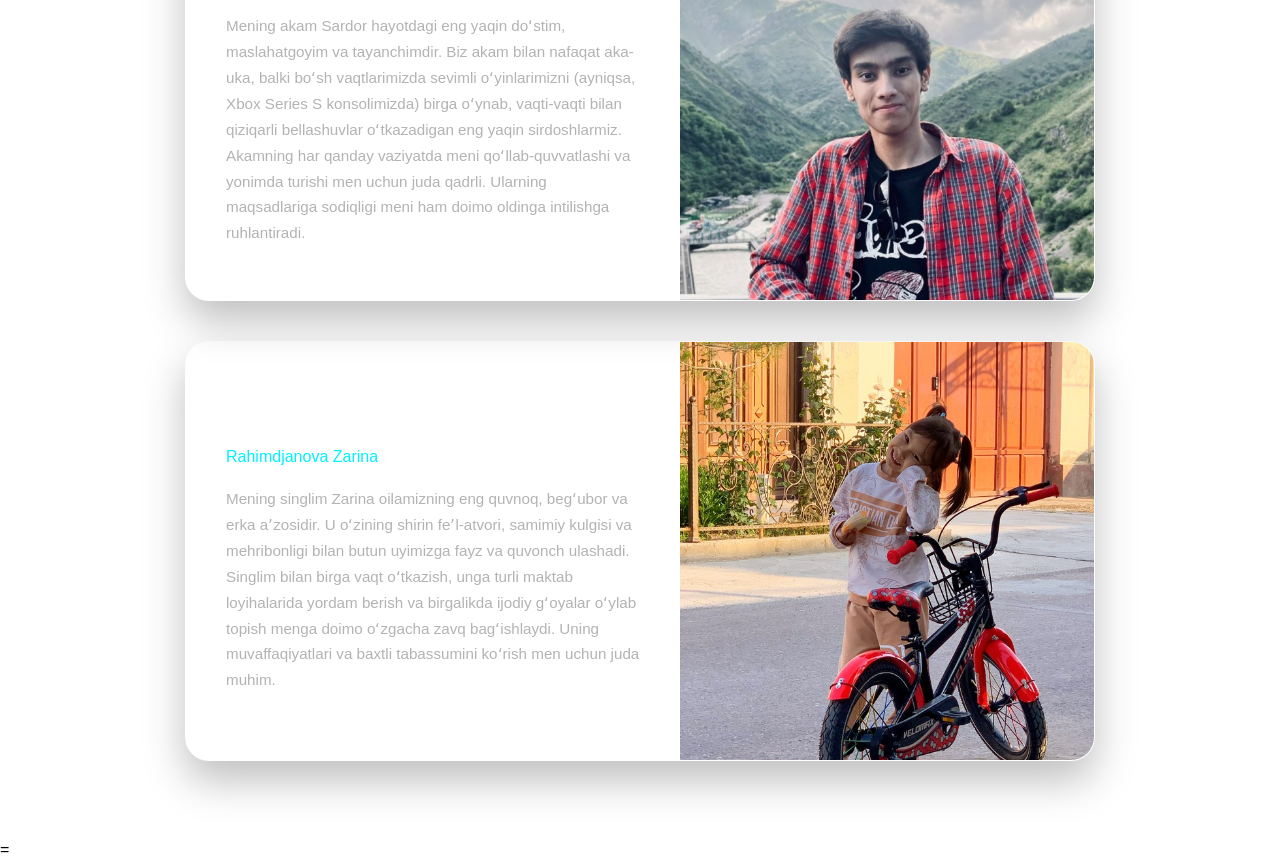
==== commit 9a9908ec: "Fix" ====
--- a/index.html
+++ b/index.html
@@ -133,7 +133,7 @@
                             <p class="card-text">Mening onam 1988-yil 13-iyunda tugʻilganlar. Ular hozirda uy bekalari, lekin shu bilan birga oʻz ustlarida ishlab, oʻqishga ham boradilar. Onam uy ishlariga ham, oʻqishlariga ham birdek ulgurib, bizga har doim oʻrnak boʻladilar. Uyda esa biz uchun har doim bir-biridan shirin va mazali ovqatlar pishirib beradigan eng mohir pazandadirlar. Men onamni juda yaxshi koʻraman.</p>
                         </div>
                         <div class="card-image">
-                            <img src="./images/Akam.png" alt="Akam">
+                            <img src="./images/Oyim.png" alt="Akam">
                         </div>
                     </div>
 
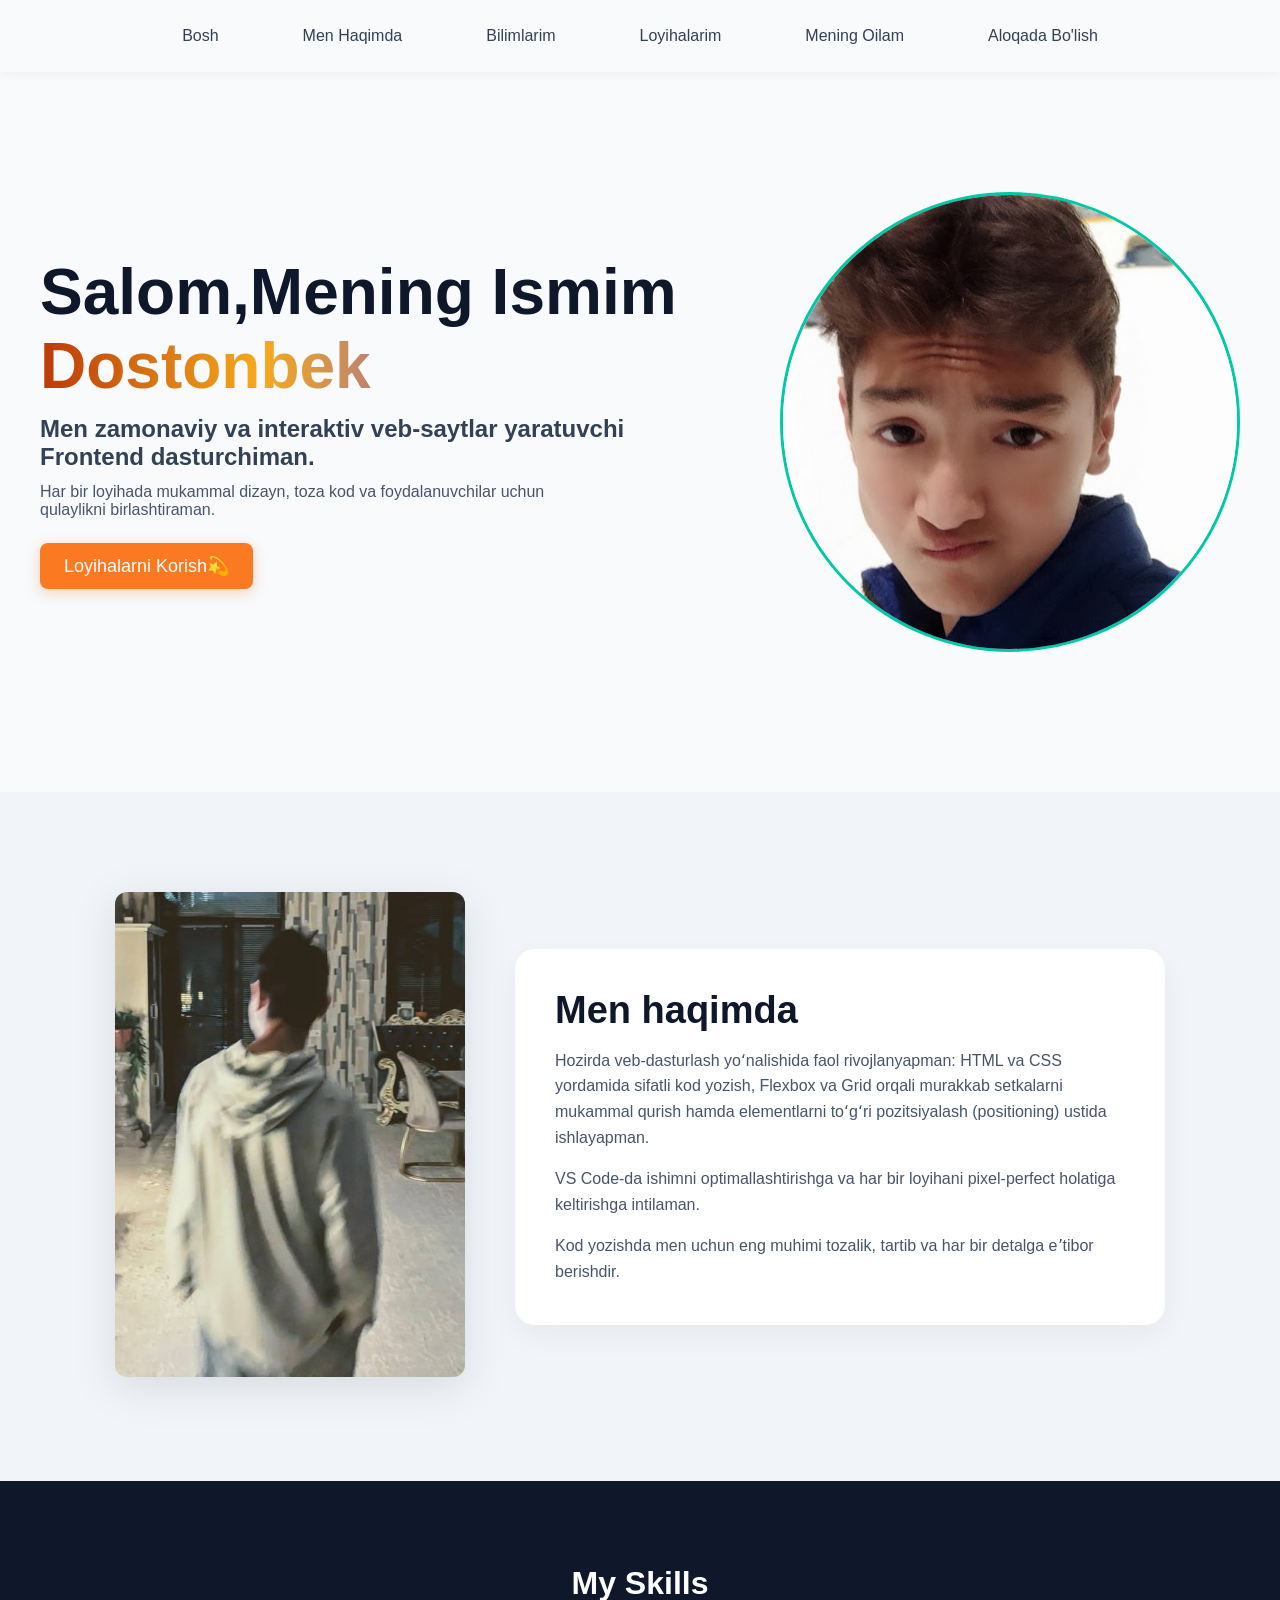
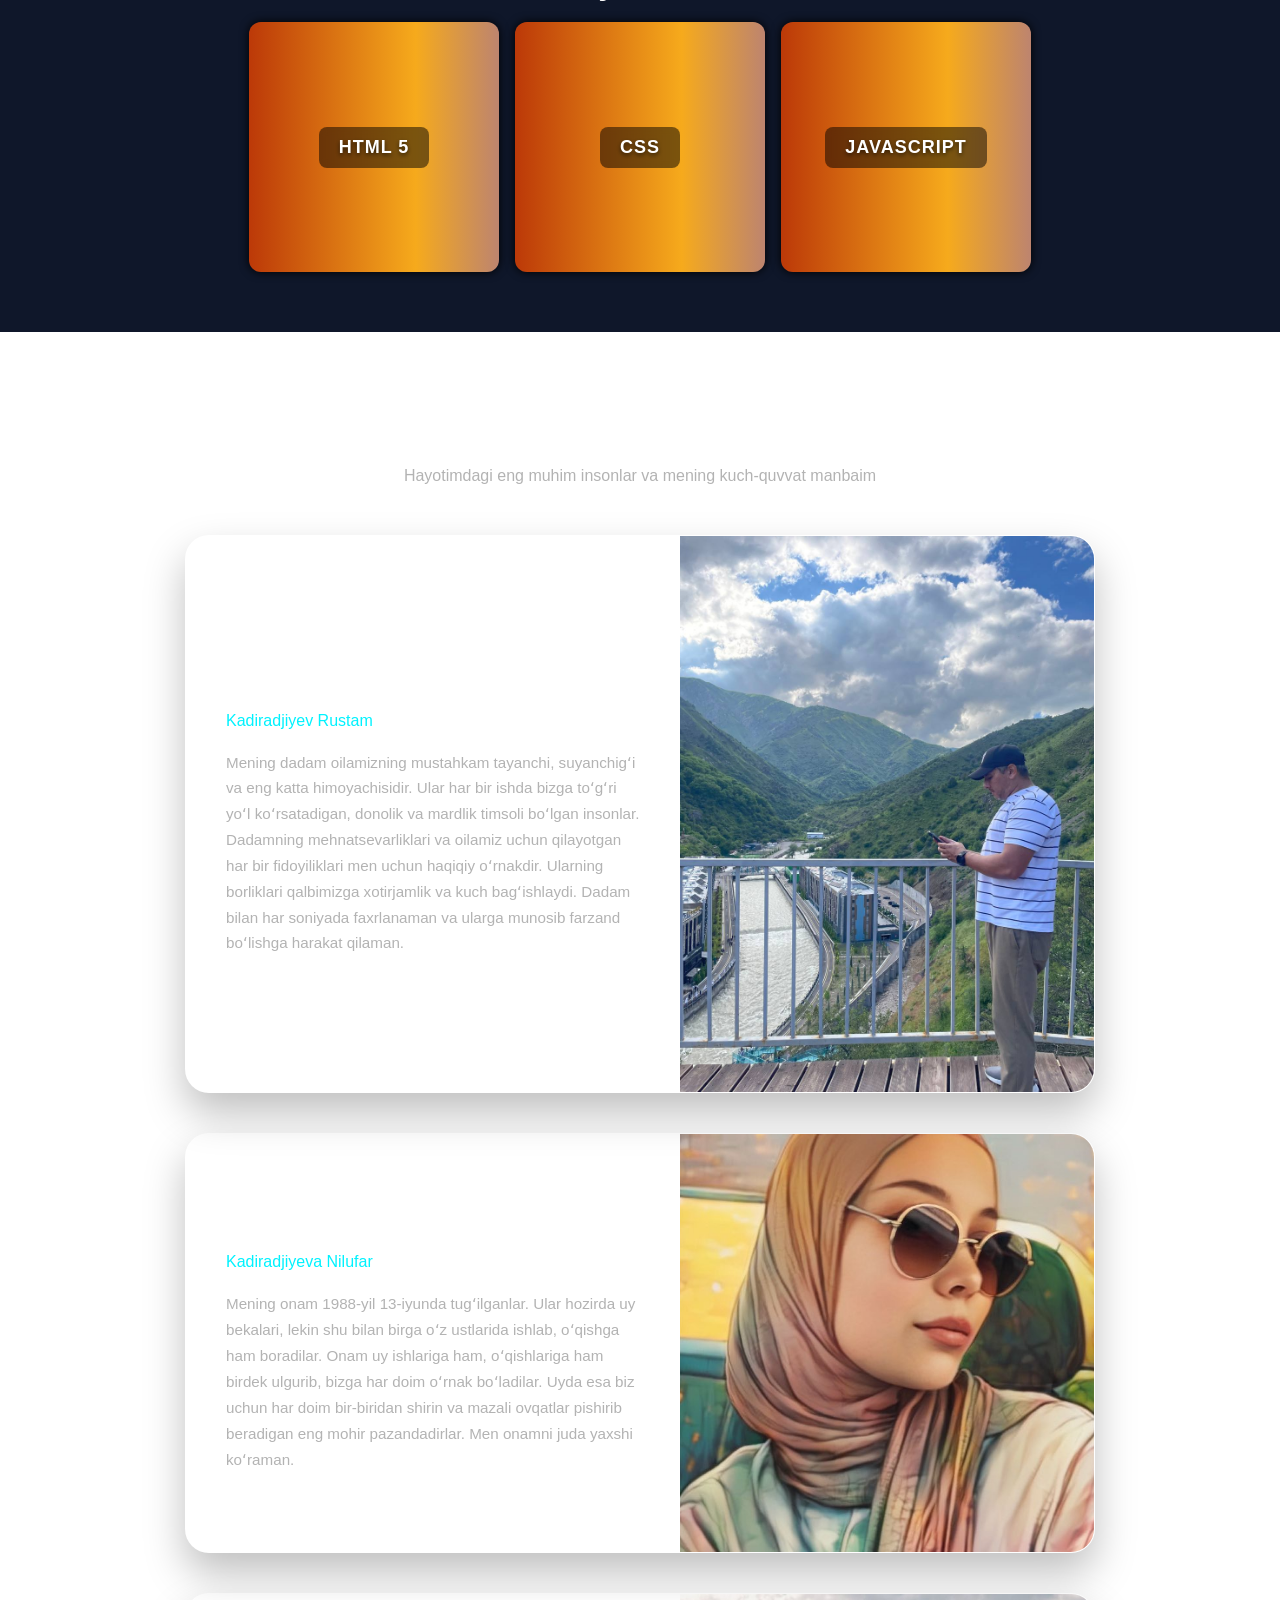
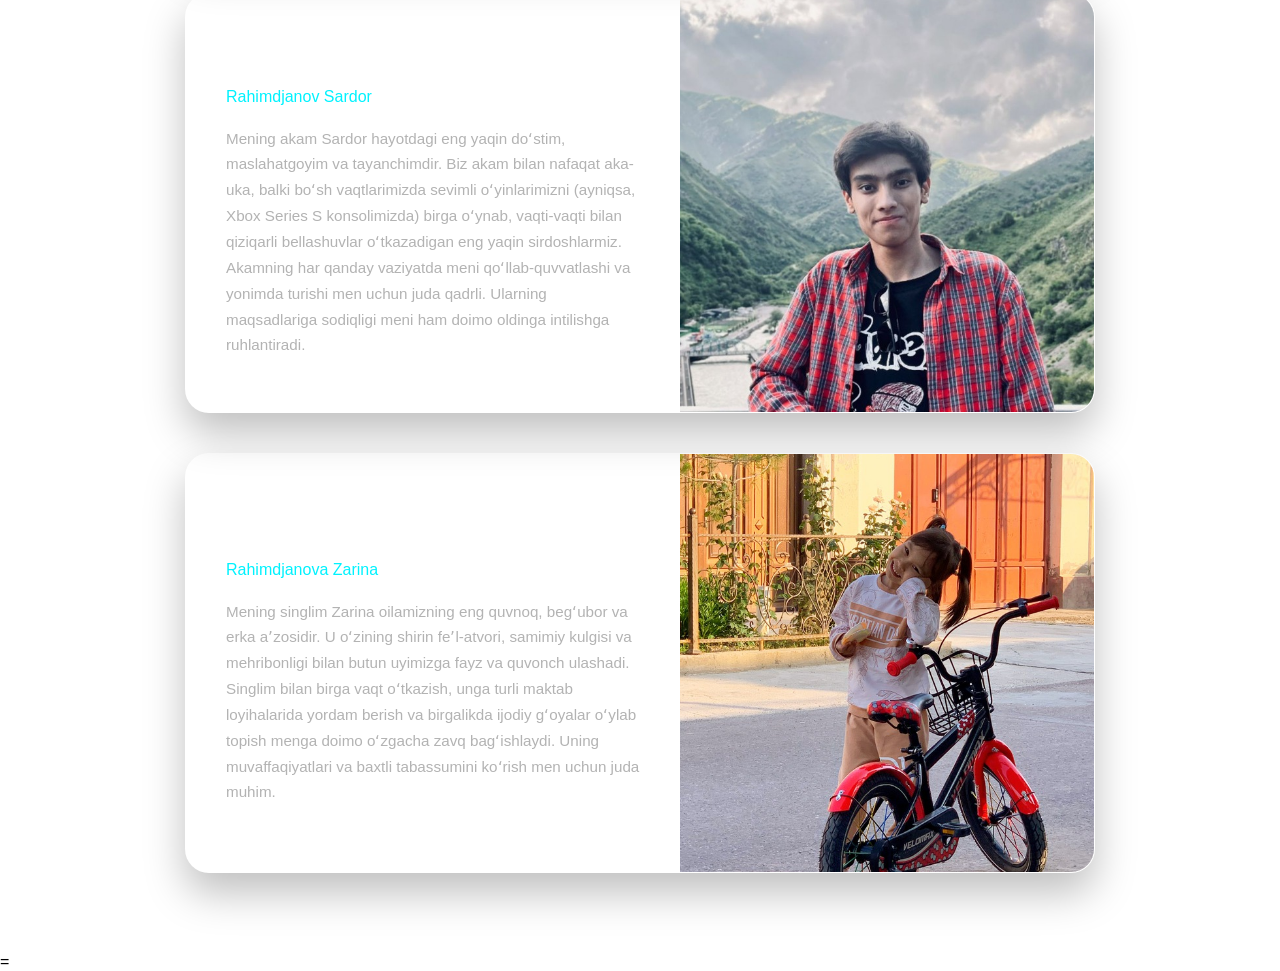
==== commit b99aa804: "My Photo Added" ====
--- a/index.html
+++ b/index.html
@@ -34,14 +34,14 @@
                         <a href="./loyihalarim.html">Loyihalarni Korish💫</a>
                     </div>
                     <div class="hero-right">
-                        <img src="./images/—Pngtree—master chief waving goodbye in_21513702.png" alt="">
+                        <img src="./images/Me.png" alt="">
                     </div>
                 </div>
         </section>
         <section id="about" class="about">
             <div class="about-content container">
                 <div class="about-left">
-                    <img src="./images/pngegg.png" alt="About-chief">
+                    <img src="./images/ME2.png" alt="About-chief">
                 </div>
                 <div class="about-right">
                     <h2>Men haqimda</h2>
--- a/style.css
+++ b/style.css
@@ -125,9 +125,20 @@
   justify-content: space-between;
 }
 
+.hero-right {
+    display: flex;
+    justify-content: center;
+    align-items: center;
+}
+
 .hero-right img {
-  width: 460px;
-  height: 460px;
+    width: 460px;
+    height: 460px;
+    border: 3px solid #00c9a7;
+    border-radius: 50%;
+    object-fit: cover;
+    object-position: center;
+    display: block;
 }
 
 .about {
@@ -147,6 +158,7 @@
   width: 350px;
   filter: drop-shadow(0 10px 20px rgba(0, 0, 0, 0.1));
   height: auto;
+  border-radius: 12px;
   transition: 0.5s;
 }
 
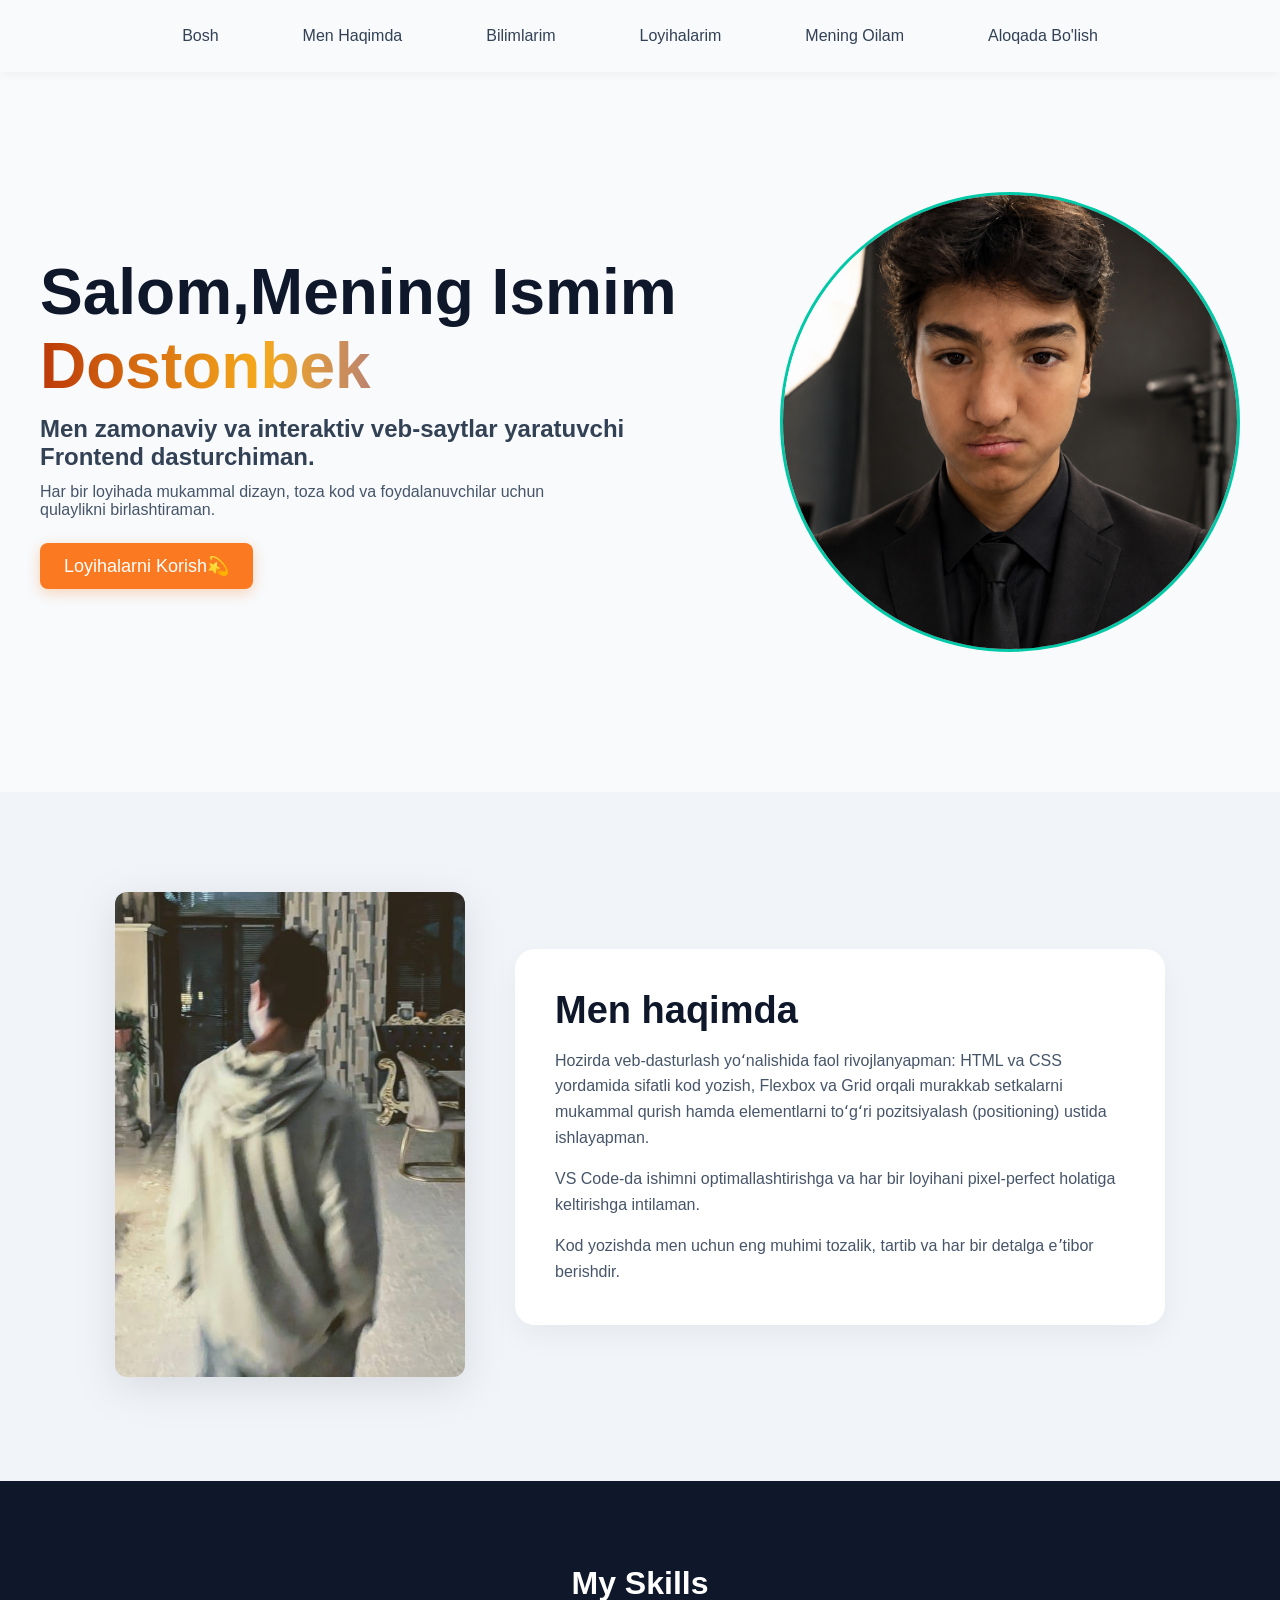
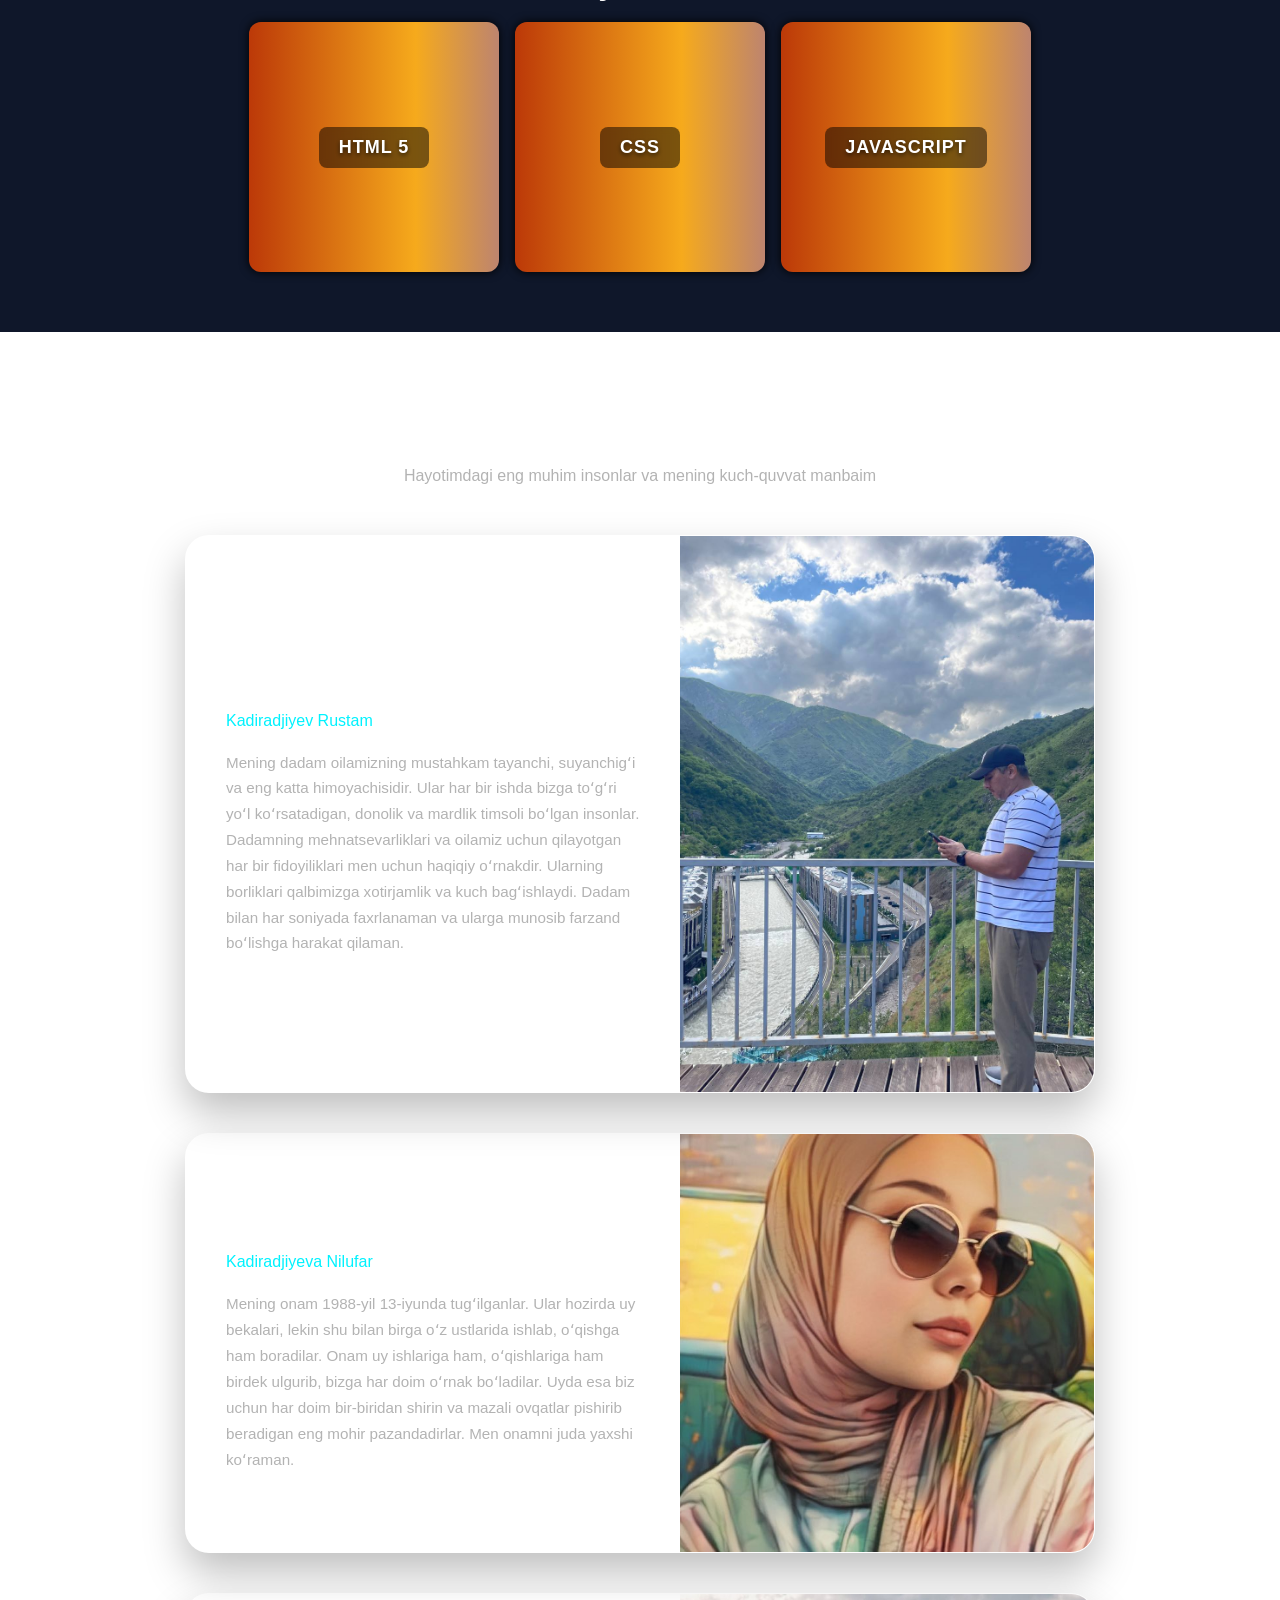
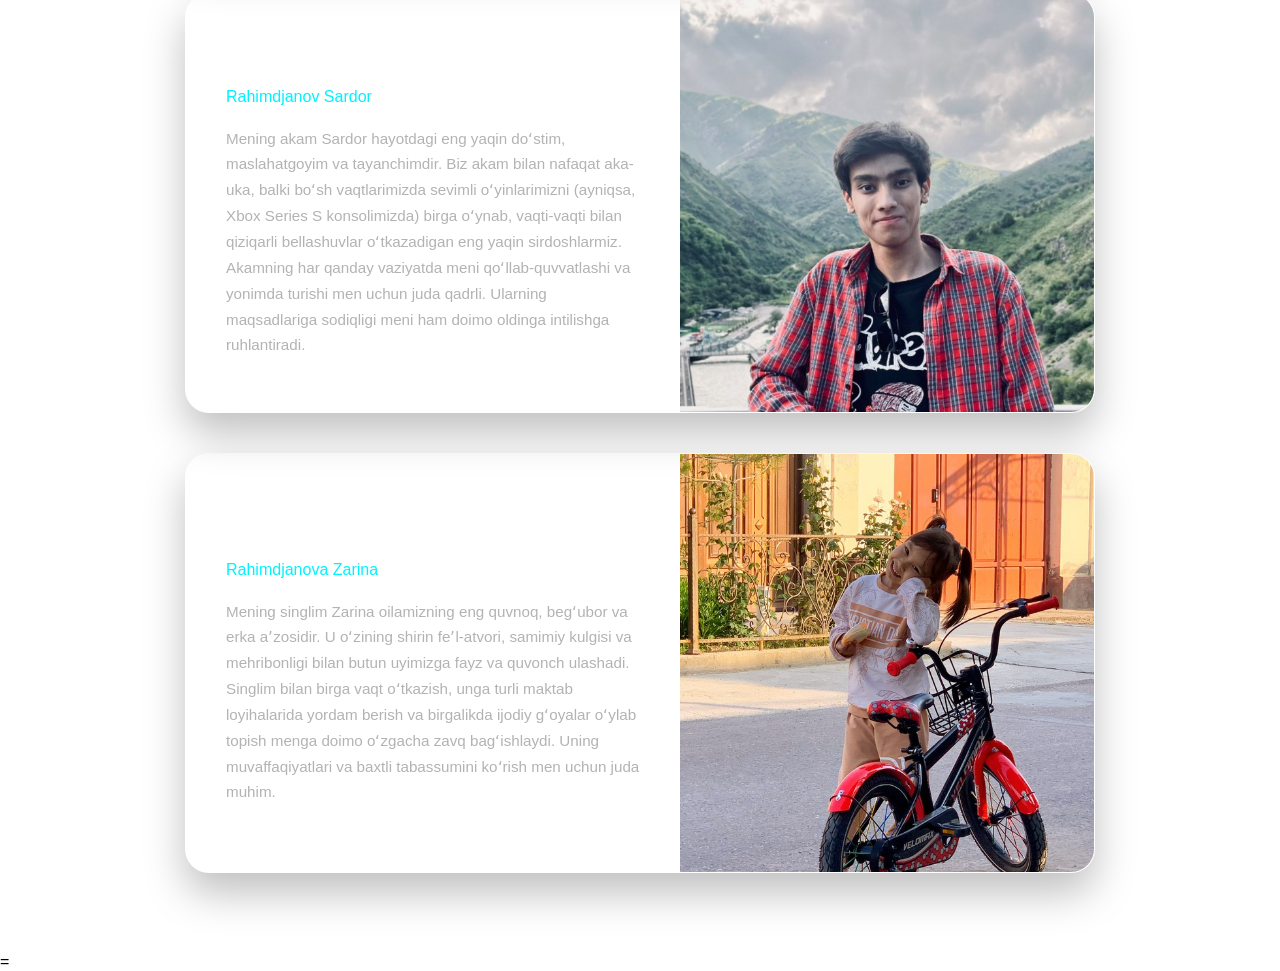
==== commit 4b88a98a: "Scroll Animtaion Added" ====
--- a/index.html
+++ b/index.html
@@ -6,6 +6,7 @@
     <meta name="viewport" content="width=device-width, initial-scale=1.0">
     <title>Portfolio</title>
     <link rel="stylesheet" href="style.css">
+    <link href="https://unpkg.com/aos@2.3.1/dist/aos.css" rel="stylesheet">
 </head>
 
 <body>
@@ -115,22 +116,31 @@
                 <p class="section-subtitle">Hayotimdagi eng muhim insonlar va mening kuch-quvvat manbaim</p>
 
                 <div class="family-list">
-                    <div class="family-card">
+                    <div  data-aos="fade-down-right" class="family-card">
                         <div class="card-info">
                             <h3>Otam</h3>
                             <span class="card-name">Kadiradjiyev Rustam</span>
-                            <p class="card-text">Mening dadam oilamizning mustahkam tayanchi, suyanchigʻi va eng katta himoyachisidir. Ular har bir ishda bizga toʻgʻri yoʻl koʻrsatadigan, donolik va mardlik timsoli boʻlgan insonlar. Dadamning mehnatsevarliklari va oilamiz uchun qilayotgan har bir fidoyiliklari men uchun haqiqiy oʻrnakdir. Ularning borliklari qalbimizga xotirjamlik va kuch bagʻishlaydi. Dadam bilan har soniyada faxrlanaman va ularga munosib farzand boʻlishga harakat qilaman.</p>
+                            <p class="card-text">Mening dadam oilamizning mustahkam tayanchi, suyanchigʻi va eng katta
+                                himoyachisidir. Ular har bir ishda bizga toʻgʻri yoʻl koʻrsatadigan, donolik va mardlik
+                                timsoli boʻlgan insonlar. Dadamning mehnatsevarliklari va oilamiz uchun qilayotgan har
+                                bir fidoyiliklari men uchun haqiqiy oʻrnakdir. Ularning borliklari qalbimizga
+                                xotirjamlik va kuch bagʻishlaydi. Dadam bilan har soniyada faxrlanaman va ularga munosib
+                                farzand boʻlishga harakat qilaman.</p>
                         </div>
                         <div class="card-image">
                             <img src="images/Dadam.png" alt="Otam">
                         </div>
                     </div>
 
-                    <div class="family-card">
+                    <div  data-aos="fade-down-left" class="family-card">
                         <div class="card-info">
                             <h3>Oyim</h3>
                             <span class="card-name">Kadiradjiyeva Nilufar</span>
-                            <p class="card-text">Mening onam 1988-yil 13-iyunda tugʻilganlar. Ular hozirda uy bekalari, lekin shu bilan birga oʻz ustlarida ishlab, oʻqishga ham boradilar. Onam uy ishlariga ham, oʻqishlariga ham birdek ulgurib, bizga har doim oʻrnak boʻladilar. Uyda esa biz uchun har doim bir-biridan shirin va mazali ovqatlar pishirib beradigan eng mohir pazandadirlar. Men onamni juda yaxshi koʻraman.</p>
+                            <p class="card-text">Mening onam 1988-yil 13-iyunda tugʻilganlar. Ular hozirda uy bekalari,
+                                lekin shu bilan birga oʻz ustlarida ishlab, oʻqishga ham boradilar. Onam uy ishlariga
+                                ham, oʻqishlariga ham birdek ulgurib, bizga har doim oʻrnak boʻladilar. Uyda esa biz
+                                uchun har doim bir-biridan shirin va mazali ovqatlar pishirib beradigan eng mohir
+                                pazandadirlar. Men onamni juda yaxshi koʻraman.</p>
                         </div>
                         <div class="card-image">
                             <img src="./images/Oyim.png" alt="Akam">
@@ -139,22 +149,32 @@
 
 
 
-                    <div class="family-card">
+                    <div  data-aos="fade-down-left" class="family-card">
                         <div class="card-info">
                             <h3>Akam</h3>
                             <span class="card-name">Rahimdjanov Sardor</span>
-                            <p class="card-text">Mening akam Sardor hayotdagi eng yaqin doʻstim, maslahatgoyim va tayanchimdir. Biz akam bilan nafaqat aka-uka, balki boʻsh vaqtlarimizda sevimli oʻyinlarimizni (ayniqsa, Xbox Series S konsolimizda) birga oʻynab, vaqti-vaqti bilan qiziqarli bellashuvlar oʻtkazadigan eng yaqin sirdoshlarmiz. Akamning har qanday vaziyatda meni qoʻllab-quvvatlashi va yonimda turishi men uchun juda qadrli. Ularning maqsadlariga sodiqligi meni ham doimo oldinga intilishga ruhlantiradi.</p>
+                            <p class="card-text">Mening akam Sardor hayotdagi eng yaqin doʻstim, maslahatgoyim va
+                                tayanchimdir. Biz akam bilan nafaqat aka-uka, balki boʻsh vaqtlarimizda sevimli
+                                oʻyinlarimizni (ayniqsa, Xbox Series S konsolimizda) birga oʻynab, vaqti-vaqti bilan
+                                qiziqarli bellashuvlar oʻtkazadigan eng yaqin sirdoshlarmiz. Akamning har qanday
+                                vaziyatda meni qoʻllab-quvvatlashi va yonimda turishi men uchun juda qadrli. Ularning
+                                maqsadlariga sodiqligi meni ham doimo oldinga intilishga ruhlantiradi.</p>
                         </div>
                         <div class="card-image">
                             <img src="./images/Akam.png" alt="Akam">
                         </div>
                     </div>
 
-                    <div class="family-card">
+                    <div  data-aos="fade-down-right" class="family-card">
                         <div class="card-info">
                             <h3>Singlim</h3>
                             <span class="card-name">Rahimdjanova Zarina</span>
-                            <p class="card-text">Mening singlim Zarina oilamizning eng quvnoq, begʻubor va erka aʼzosidir. U oʻzining shirin feʼl-atvori, samimiy kulgisi va mehribonligi bilan butun uyimizga fayz va quvonch ulashadi. Singlim bilan birga vaqt oʻtkazish, unga turli maktab loyihalarida yordam berish va birgalikda ijodiy gʻoyalar oʻylab topish menga doimo oʻzgacha zavq bagʻishlaydi. Uning muvaffaqiyatlari va baxtli tabassumini koʻrish men uchun juda muhim.</p>
+                            <p class="card-text">Mening singlim Zarina oilamizning eng quvnoq, begʻubor va erka
+                                aʼzosidir. U oʻzining shirin feʼl-atvori, samimiy kulgisi va mehribonligi bilan butun
+                                uyimizga fayz va quvonch ulashadi. Singlim bilan birga vaqt oʻtkazish, unga turli maktab
+                                loyihalarida yordam berish va birgalikda ijodiy gʻoyalar oʻylab topish menga doimo
+                                oʻzgacha zavq bagʻishlaydi. Uning muvaffaqiyatlari va baxtli tabassumini koʻrish men
+                                uchun juda muhim.</p>
                         </div>
                         <div class="card-image">
                             <img src="./images/Singlim.png" alt="singlim">
@@ -163,8 +183,13 @@
                 </div>
             </div>
         </section>
-=
+        =
     </main>
+    <script src="https://unpkg.com/aos@2.3.1/dist/aos.js"></script>
+    <script>
+        AOS.init();
+    </script>
+
 </body>
 
 </html>
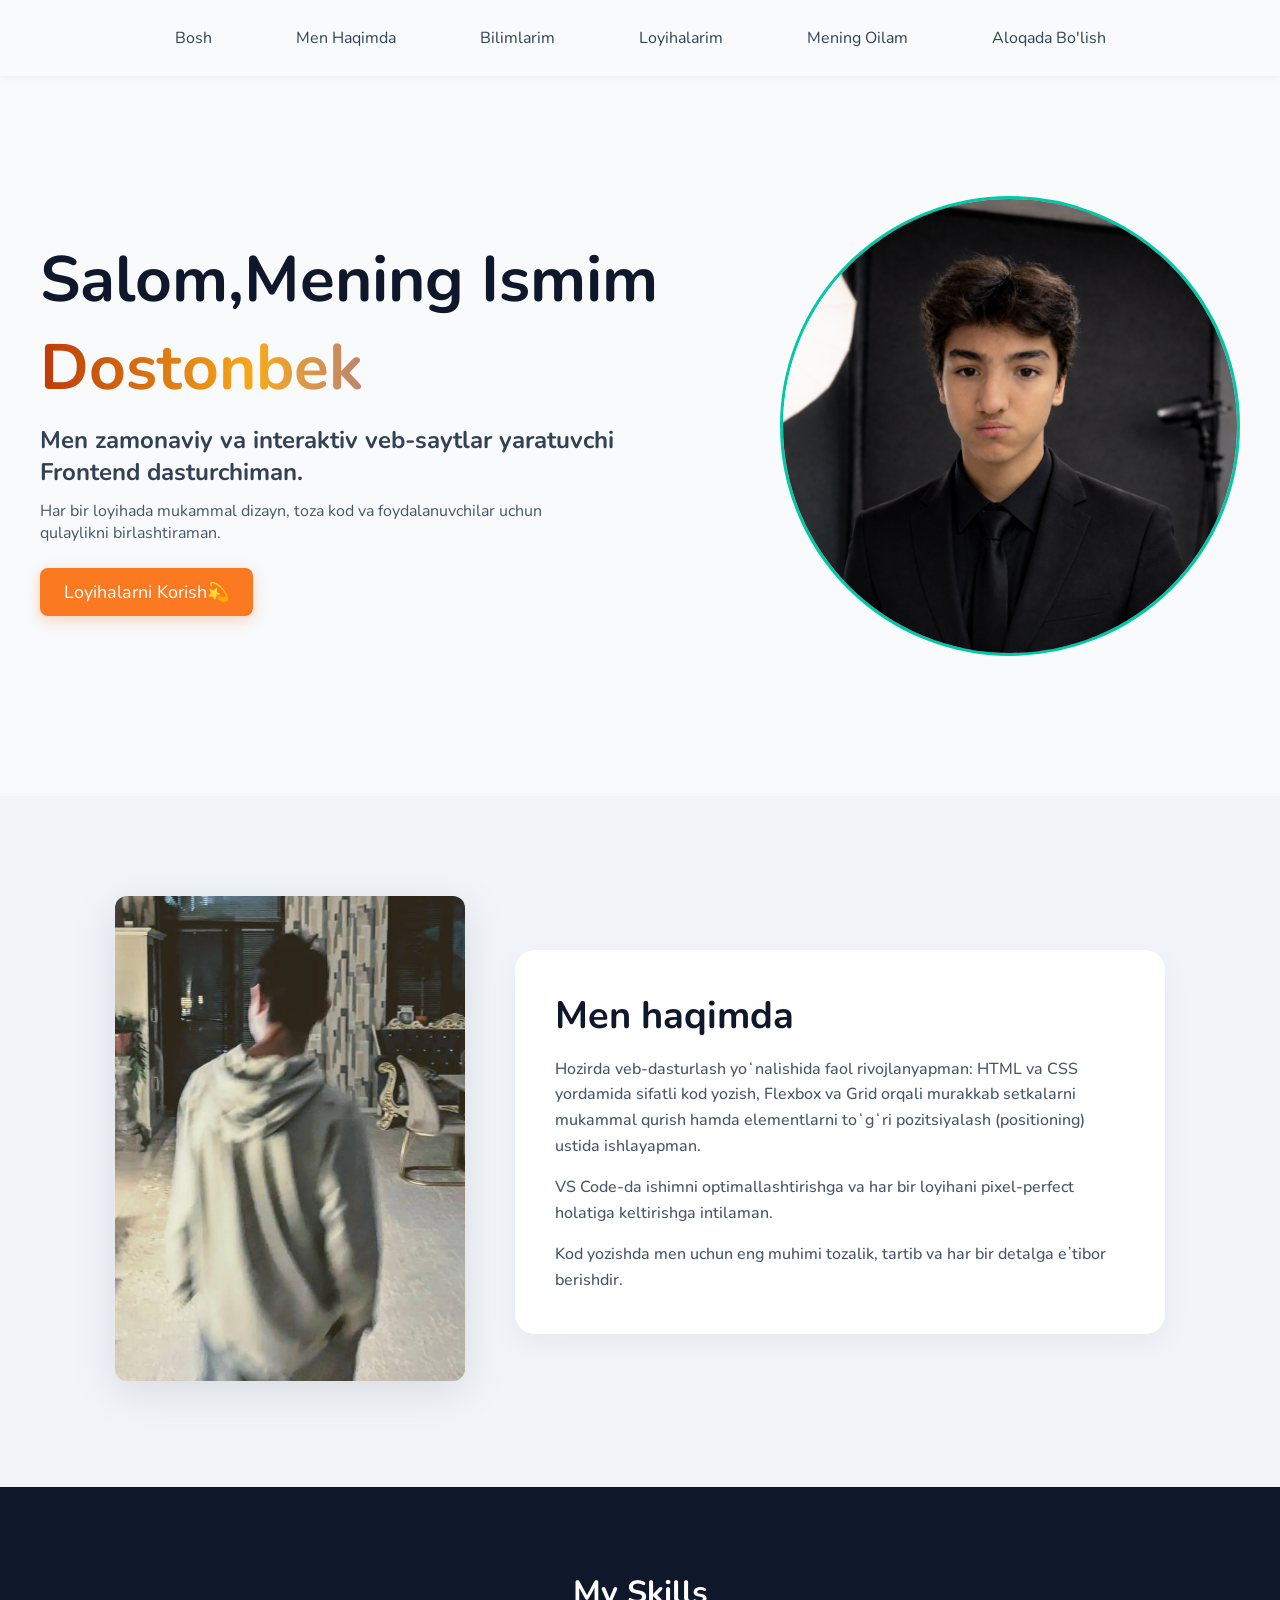
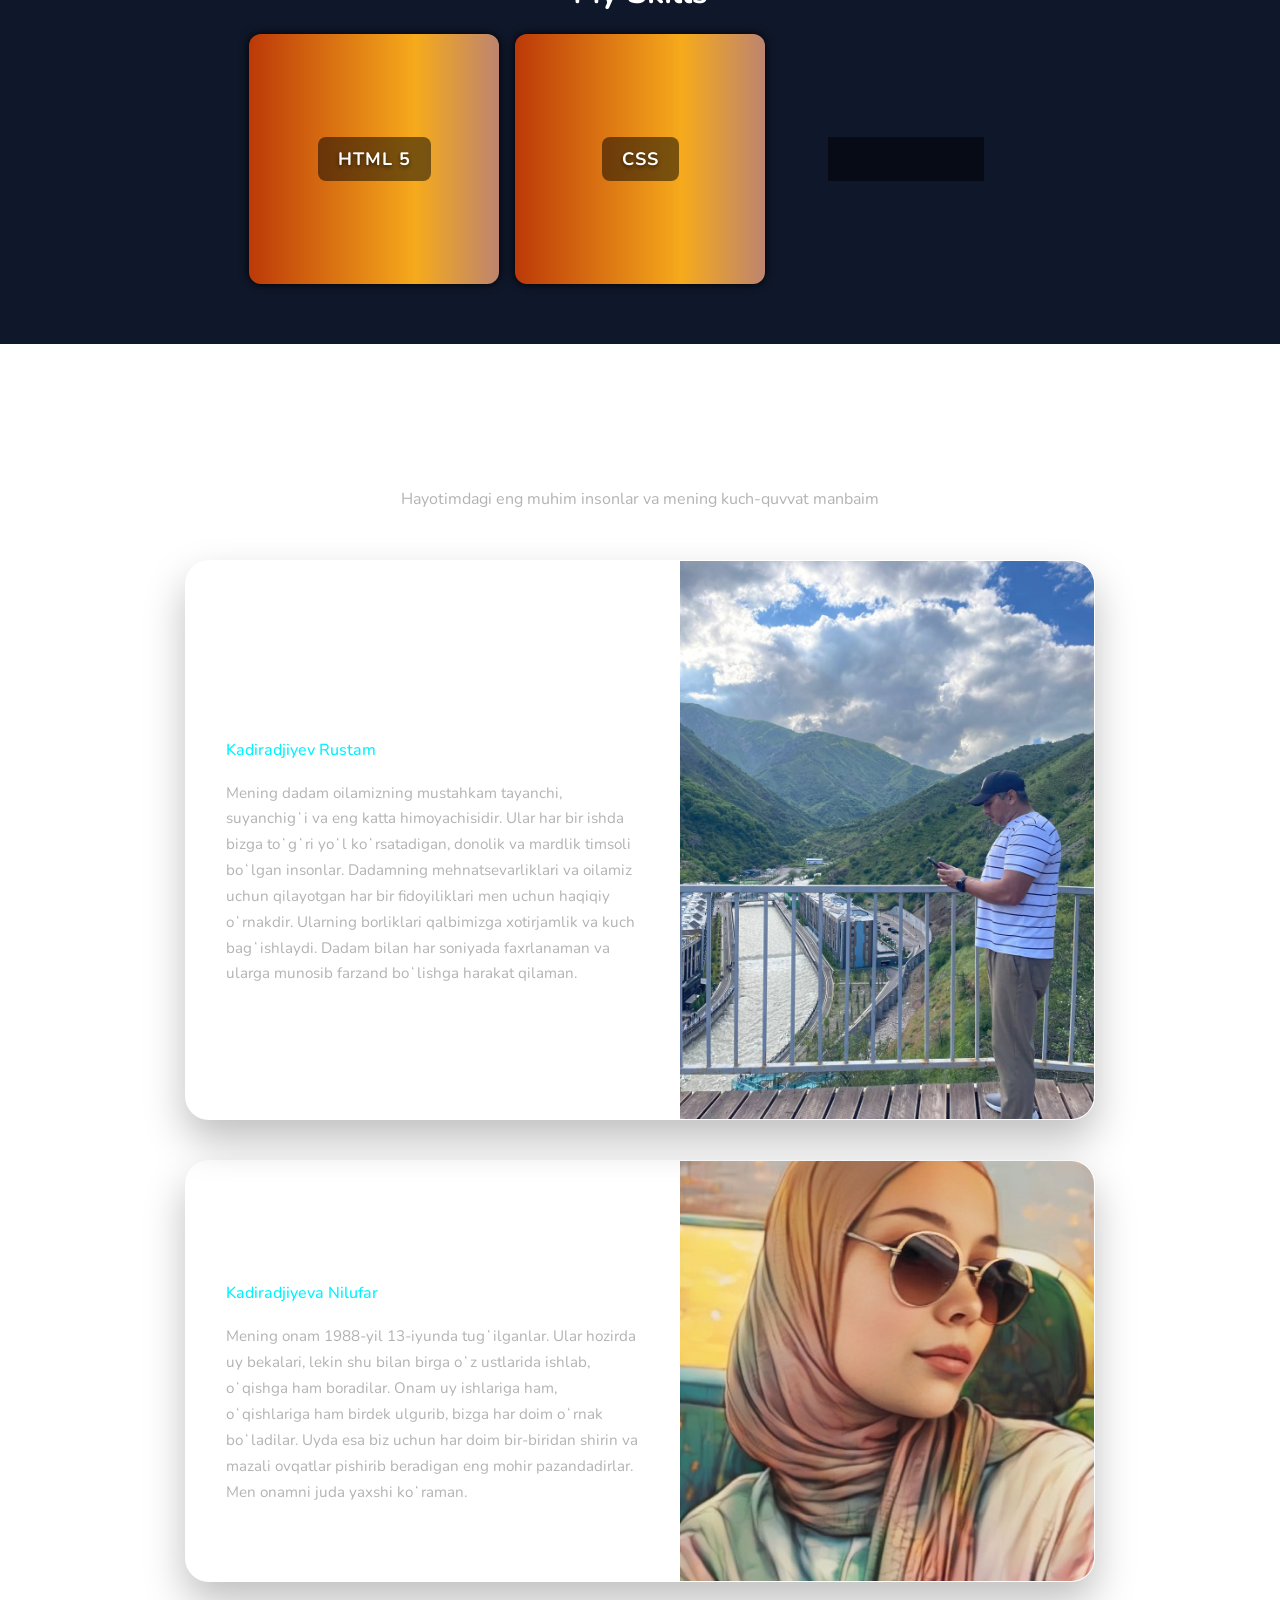
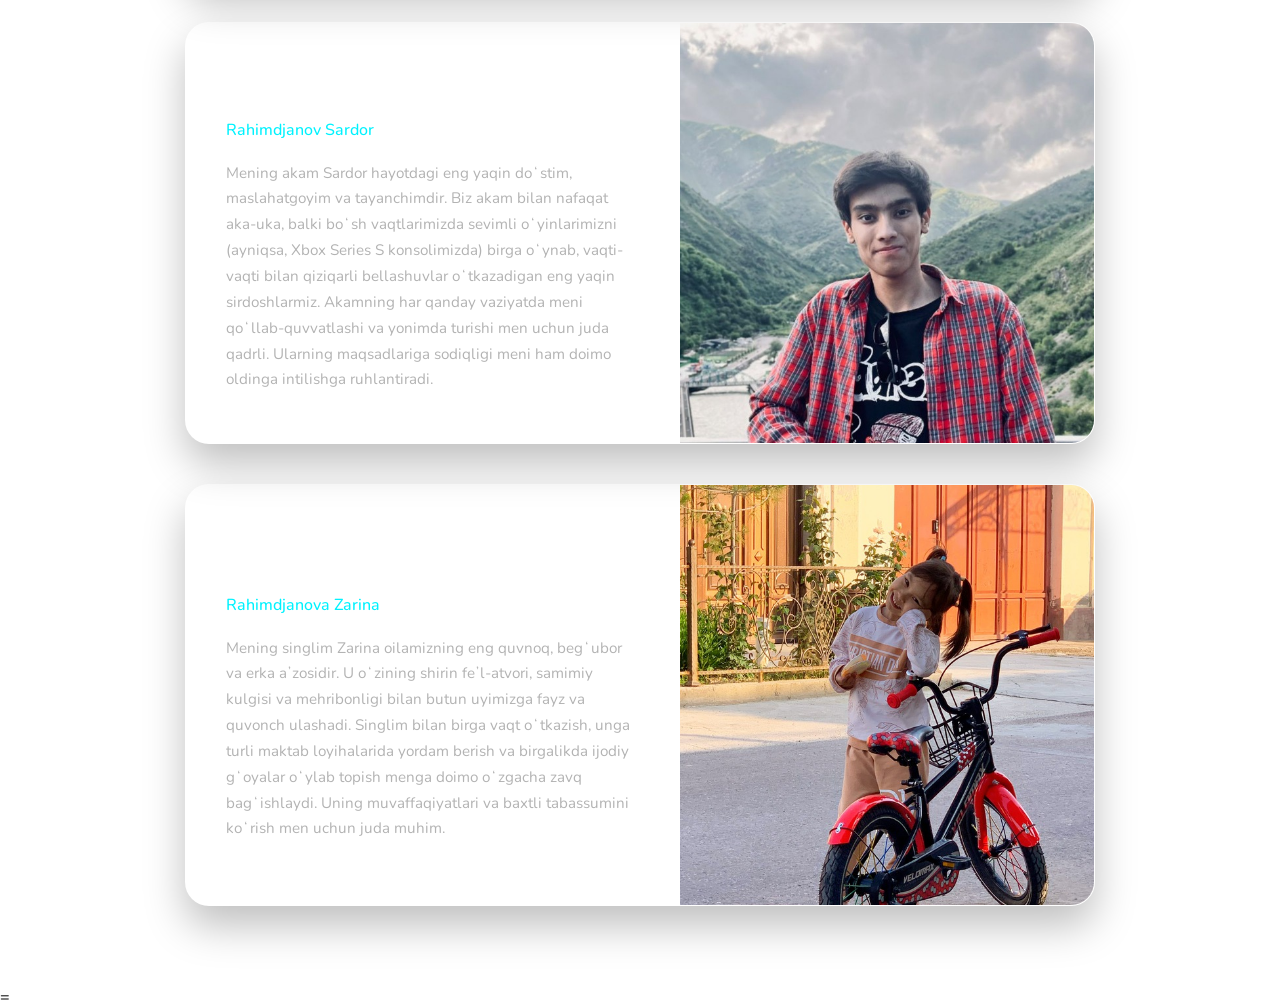
==== commit 2d67d43d: "My Photo Update" ====
--- a/index.html
+++ b/index.html
@@ -7,6 +7,9 @@
     <title>Portfolio</title>
     <link rel="stylesheet" href="style.css">
     <link href="https://unpkg.com/aos@2.3.1/dist/aos.css" rel="stylesheet">
+    <link rel="preconnect" href="https://fonts.googleapis.com">
+<link rel="preconnect" href="https://fonts.gstatic.com" crossorigin>
+<link href="https://fonts.googleapis.com/css2?family=Italiana&family=Montserrat:ital,wght@0,100..900;1,100..900&family=Nunito:ital,wght@0,200..1000;1,200..1000&family=Roboto:ital,wght@0,100..900;1,100..900&display=swap" rel="stylesheet">
 </head>
 
 <body>
--- a/style.css
+++ b/style.css
@@ -2,7 +2,8 @@
   margin: 0;
   padding: 0;
   box-sizing: border-box;
-  font-family: sans-serif;
+    font-family: "Nunito", sans-serif;
+
 }
 
 
@@ -137,7 +138,7 @@
     border: 3px solid #00c9a7;
     border-radius: 50%;
     object-fit: cover;
-    object-position: center;
+    object-position: top;
     display: block;
 }
 
